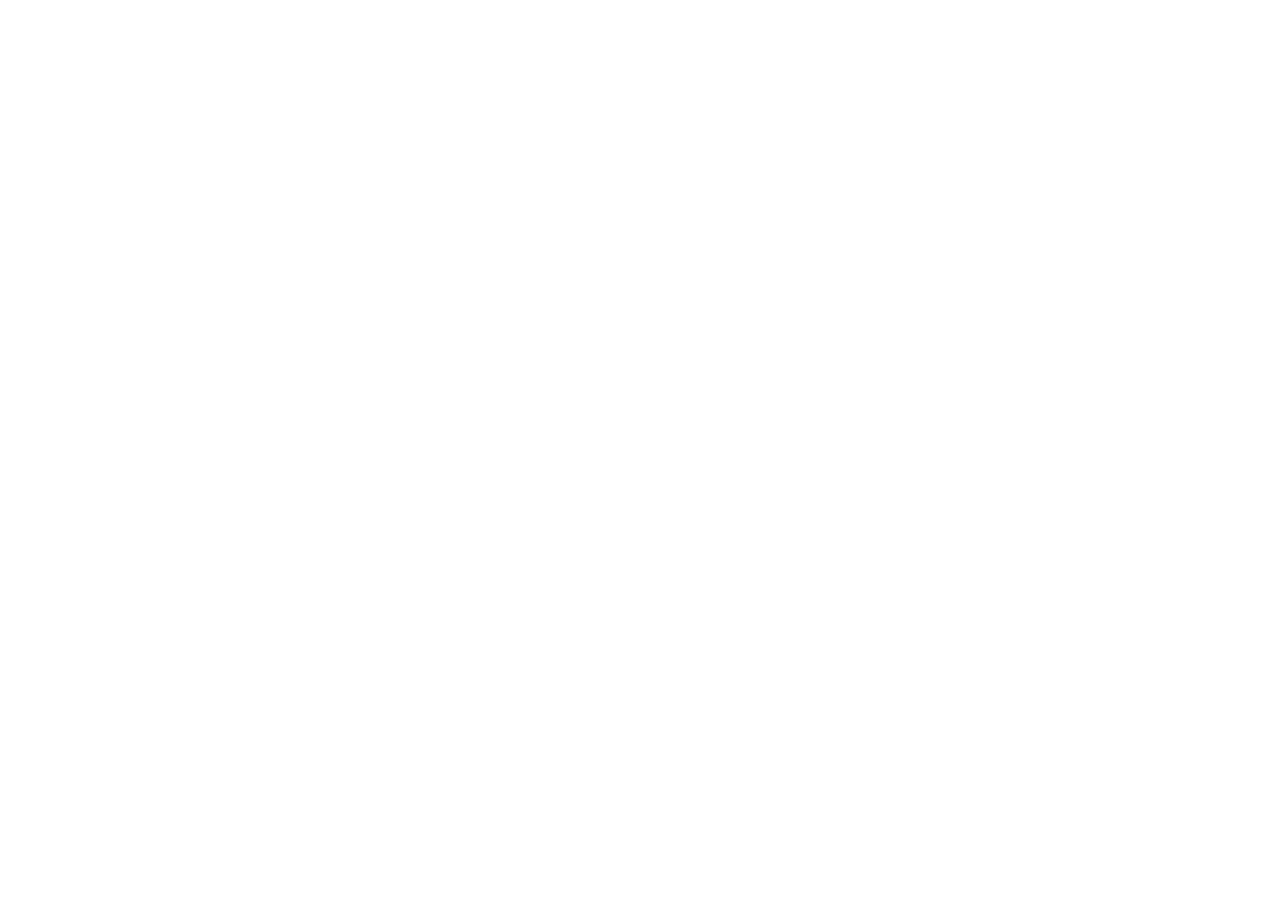
==== index.html @ eb6b6bd5 "init myproject" ====
<!DOCTYPE html>
<html lang="en">
<head>
    <meta charset="UTF-8">
    <meta name="viewport" content="width=device-width, initial-scale=1.0">
    <title>Document</title>
</head>
<body>
    
</body>
</html>
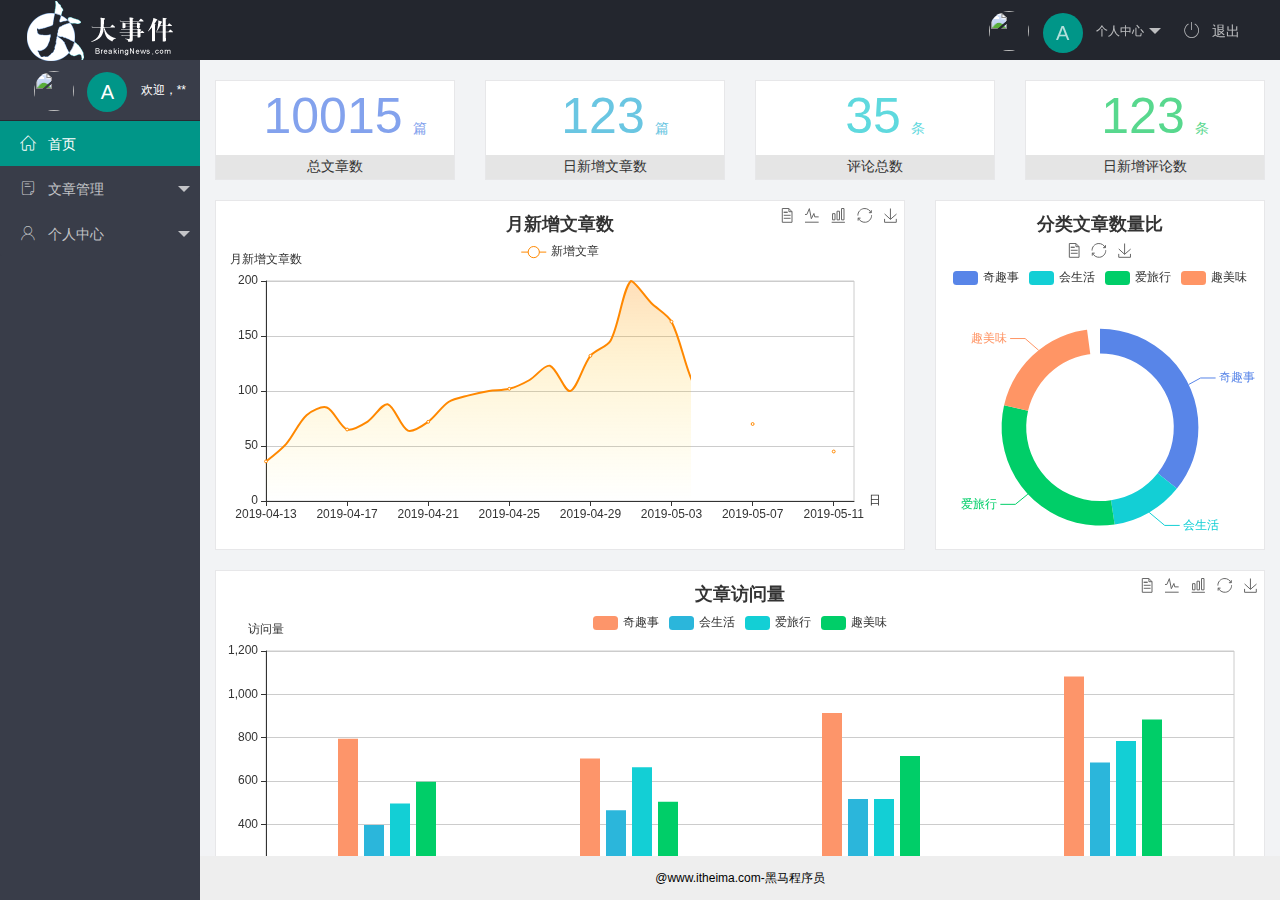
==== commit 6fbdbfa5: "完成了主页功能的开发" ====
--- a/index.html
+++ b/index.html
@@ -3,9 +3,95 @@
 <head>
     <meta charset="UTF-8">
     <meta name="viewport" content="width=device-width, initial-scale=1.0">
-    <title>Document</title>
+    <title>后台主页</title>
+    <link rel="stylesheet" href="./assets/lib/layui/css/layui.css">
+    <link rel="stylesheet" href="./assets/css/index.css">
+    <link rel="stylesheet" href="./assets/fonts/iconfont.css">
 </head>
 <body>
+    <div class="layui-layout layui-layout-admin">
+      <div class="layui-header">
+        <div class="layui-logo ">
+            <img src="./assets/images/logo.png" alt="">
+        </div>
+        
+        <ul class="layui-nav layui-layout-right">
+          <li class="layui-nav-item layui-hide layui-show-md-inline-block">
+            <a href="javascript:;" class = "userinfo">
+              <img src="//tva1.sinaimg.cn/crop.0.0.118.118.180/5db11ff4gw1e77d3nqrv8j203b03cweg.jpg" class="layui-nav-img">
+              <span class="text-avatar">A</span>
+              个人中心
+            </a>
+            <dl class="layui-nav-child">
+              <dd><a href="">基本资料</a></dd>
+              <dd><a href="">更换头像</a></dd>
+              <dd><a href="">重置密码</a></dd>
+            </dl>
+          </li>
+          <li class="layui-nav-item" id = 'exit' lay-header-event="menuRight" lay-unselect>
+            <a href="javascript:;">
+              <i class="layui-icon iconfont icon-tuichu"></i>
+              退出
+            </a>
+          </li>
+        </ul>
+      </div>
+      
+      <div class="layui-side layui-bg-black">
+        <div class="layui-side-scroll">
+            <div href="javascript:;" class = "userinfo">
+                <img src="//tva1.sinaimg.cn/crop.0.0.118.118.180/5db11ff4gw1e77d3nqrv8j203b03cweg.jpg" class="layui-nav-img">
+                <span class="text-avatar">A</span>
+                <span id ="welcome">欢迎，**</span>
+            </div>
+          <!-- 左侧导航区域（可配合layui已有的垂直导航） -->
+
+          <ul class="layui-nav layui-nav-tree "  lay-shrink="all" lay-filter="test">
+            <li class="layui-nav-item layui-this"><a href="./home/dashboard.html" target = "fm">
+                <i class="layui-icon iconfont icon-home"></i>
+                首页</a></li>
+            <!-- 展开的类 layui-nav-itemed -->
+            <li class="layui-nav-item "> 
+              <a class="" href="javascript:;">
+                <i class="layui-icon iconfont icon-16"></i>
+                  文章管理</a>
+              <dl class="layui-nav-child">
+                <dd><a href="javascript:;"><i class="layui-icon layui-icon-app"></i>  文章类别</a></dd>
+                <dd><a href="javascript:;"><i class="layui-icon layui-icon-app"></i>  文章列表</a></dd>
+                <dd><a href="javascript:;"><i class="layui-icon layui-icon-app"></i>  发表文章</a></dd>
+           
+              </dl>
+            </li>
+            <li class="layui-nav-item">
+              <a href="javascript:;">
+                <i class="layui-icon iconfont icon-user"></i>
+                  个人中心</a>
+              <dl class="layui-nav-child">
+                <dd><a href="javascript:;"><i class="layui-icon layui-icon-app"></i>基本资料</a></dd>
+                <dd><a href="javascript:;"><i class="layui-icon layui-icon-app"></i>更换头像</a></dd>
+                <dd><a href=""><i class="layui-icon layui-icon-app"></i>重置密码</a></dd>
+              </dl>
+            </li>
+           
+          
+        </div>
+      </div>
+      
+      <div class="layui-body">
+       <iframe src="./home/dashboard.html" name="fm" frameborder="0"></iframe>
+      </div>
+      
+      <div class="layui-footer">
+        <!-- 底部固定区域 -->
+        @www.itheima.com-黑马程序员
+      </div>
+    </div>
+   
+
+    <script src="./assets/lib/jquery.js"></script>
+    <script src="./assets/lib/layui/layui.all.js"></script>
+    <script src="./assets/js/baseAPI.js"></script>
+    <script src="./assets/js/index.js"></script>
     
 </body>
 </html>--- a/assets/lib/layui/css/layui.css
+++ b/assets/lib/layui/css/layui.css
@@ -0,0 +1,2 @@
+/** layui-v2.5.5 MIT License By https://www.layui.com */
+ .layui-inline,img{display:inline-block;vertical-align:middle}h1,h2,h3,h4,h5,h6{font-weight:400}.layui-edge,.layui-header,.layui-inline,.layui-main{position:relative}.layui-body,.layui-edge,.layui-elip{overflow:hidden}.layui-btn,.layui-edge,.layui-inline,img{vertical-align:middle}.layui-btn,.layui-disabled,.layui-icon,.layui-unselect{-moz-user-select:none;-webkit-user-select:none;-ms-user-select:none}.layui-elip,.layui-form-checkbox span,.layui-form-pane .layui-form-label{text-overflow:ellipsis;white-space:nowrap}.layui-breadcrumb,.layui-tree-btnGroup{visibility:hidden}blockquote,body,button,dd,div,dl,dt,form,h1,h2,h3,h4,h5,h6,input,li,ol,p,pre,td,textarea,th,ul{margin:0;padding:0;-webkit-tap-highlight-color:rgba(0,0,0,0)}a:active,a:hover{outline:0}img{border:none}li{list-style:none}table{border-collapse:collapse;border-spacing:0}h4,h5,h6{font-size:100%}button,input,optgroup,option,select,textarea{font-family:inherit;font-size:inherit;font-style:inherit;font-weight:inherit;outline:0}pre{white-space:pre-wrap;white-space:-moz-pre-wrap;white-space:-pre-wrap;white-space:-o-pre-wrap;word-wrap:break-word}body{line-height:24px;font:14px Helvetica Neue,Helvetica,PingFang SC,Tahoma,Arial,sans-serif}hr{height:1px;margin:10px 0;border:0;clear:both}a{color:#333;text-decoration:none}a:hover{color:#777}a cite{font-style:normal;*cursor:pointer}.layui-border-box,.layui-border-box *{box-sizing:border-box}.layui-box,.layui-box *{box-sizing:content-box}.layui-clear{clear:both;*zoom:1}.layui-clear:after{content:'\20';clear:both;*zoom:1;display:block;height:0}.layui-inline{*display:inline;*zoom:1}.layui-edge{display:inline-block;width:0;height:0;border-width:6px;border-style:dashed;border-color:transparent}.layui-edge-top{top:-4px;border-bottom-color:#999;border-bottom-style:solid}.layui-edge-right{border-left-color:#999;border-left-style:solid}.layui-edge-bottom{top:2px;border-top-color:#999;border-top-style:solid}.layui-edge-left{border-right-color:#999;border-right-style:solid}.layui-disabled,.layui-disabled:hover{color:#d2d2d2!important;cursor:not-allowed!important}.layui-circle{border-radius:100%}.layui-show{display:block!important}.layui-hide{display:none!important}@font-face{font-family:layui-icon;src:url(../font/iconfont.eot?v=250);src:url(../font/iconfont.eot?v=250#iefix) format('embedded-opentype'),url(../font/iconfont.woff2?v=250) format('woff2'),url(../font/iconfont.woff?v=250) format('woff'),url(../font/iconfont.ttf?v=250) format('truetype'),url(../font/iconfont.svg?v=250#layui-icon) format('svg')}.layui-icon{font-family:layui-icon!important;font-size:16px;font-style:normal;-webkit-font-smoothing:antialiased;-moz-osx-font-smoothing:grayscale}.layui-icon-reply-fill:before{content:"\e611"}.layui-icon-set-fill:before{content:"\e614"}.layui-icon-menu-fill:before{content:"\e60f"}.layui-icon-search:before{content:"\e615"}.layui-icon-share:before{content:"\e641"}.layui-icon-set-sm:before{content:"\e620"}.layui-icon-engine:before{content:"\e628"}.layui-icon-close:before{content:"\1006"}.layui-icon-close-fill:before{content:"\1007"}.layui-icon-chart-screen:before{content:"\e629"}.layui-icon-star:before{content:"\e600"}.layui-icon-circle-dot:before{content:"\e617"}.layui-icon-chat:before{content:"\e606"}.layui-icon-release:before{content:"\e609"}.layui-icon-list:before{content:"\e60a"}.layui-icon-chart:before{content:"\e62c"}.layui-icon-ok-circle:before{content:"\1005"}.layui-icon-layim-theme:before{content:"\e61b"}.layui-icon-table:before{content:"\e62d"}.layui-icon-right:before{content:"\e602"}.layui-icon-left:before{content:"\e603"}.layui-icon-cart-simple:before{content:"\e698"}.layui-icon-face-cry:before{content:"\e69c"}.layui-icon-face-smile:before{content:"\e6af"}.layui-icon-survey:before{content:"\e6b2"}.layui-icon-tree:before{content:"\e62e"}.layui-icon-upload-circle:before{content:"\e62f"}.layui-icon-add-circle:before{content:"\e61f"}.layui-icon-download-circle:before{content:"\e601"}.layui-icon-templeate-1:before{content:"\e630"}.layui-icon-util:before{content:"\e631"}.layui-icon-face-surprised:before{content:"\e664"}.layui-icon-edit:before{content:"\e642"}.layui-icon-speaker:before{content:"\e645"}.layui-icon-down:before{content:"\e61a"}.layui-icon-file:before{content:"\e621"}.layui-icon-layouts:before{content:"\e632"}.layui-icon-rate-half:before{content:"\e6c9"}.layui-icon-add-circle-fine:before{content:"\e608"}.layui-icon-prev-circle:before{content:"\e633"}.layui-icon-read:before{content:"\e705"}.layui-icon-404:before{content:"\e61c"}.layui-icon-carousel:before{content:"\e634"}.layui-icon-help:before{content:"\e607"}.layui-icon-code-circle:before{content:"\e635"}.layui-icon-water:before{content:"\e636"}.layui-icon-username:before{content:"\e66f"}.layui-icon-find-fill:before{content:"\e670"}.layui-icon-about:before{content:"\e60b"}.layui-icon-location:before{content:"\e715"}.layui-icon-up:before{content:"\e619"}.layui-icon-pause:before{content:"\e651"}.layui-icon-date:before{content:"\e637"}.layui-icon-layim-uploadfile:before{content:"\e61d"}.layui-icon-delete:before{content:"\e640"}.layui-icon-play:before{content:"\e652"}.layui-icon-top:before{content:"\e604"}.layui-icon-friends:before{content:"\e612"}.layui-icon-refresh-3:before{content:"\e9aa"}.layui-icon-ok:before{content:"\e605"}.layui-icon-layer:before{content:"\e638"}.layui-icon-face-smile-fine:before{content:"\e60c"}.layui-icon-dollar:before{content:"\e659"}.layui-icon-group:before{content:"\e613"}.layui-icon-layim-download:before{content:"\e61e"}.layui-icon-picture-fine:before{content:"\e60d"}.layui-icon-link:before{content:"\e64c"}.layui-icon-diamond:before{content:"\e735"}.layui-icon-log:before{content:"\e60e"}.layui-icon-rate-solid:before{content:"\e67a"}.layui-icon-fonts-del:before{content:"\e64f"}.layui-icon-unlink:before{content:"\e64d"}.layui-icon-fonts-clear:before{content:"\e639"}.layui-icon-triangle-r:before{content:"\e623"}.layui-icon-circle:before{content:"\e63f"}.layui-icon-radio:before{content:"\e643"}.layui-icon-align-center:before{content:"\e647"}.layui-icon-align-right:before{content:"\e648"}.layui-icon-align-left:before{content:"\e649"}.layui-icon-loading-1:before{content:"\e63e"}.layui-icon-return:before{content:"\e65c"}.layui-icon-fonts-strong:before{content:"\e62b"}.layui-icon-upload:before{content:"\e67c"}.layui-icon-dialogue:before{content:"\e63a"}.layui-icon-video:before{content:"\e6ed"}.layui-icon-headset:before{content:"\e6fc"}.layui-icon-cellphone-fine:before{content:"\e63b"}.layui-icon-add-1:before{content:"\e654"}.layui-icon-face-smile-b:before{content:"\e650"}.layui-icon-fonts-html:before{content:"\e64b"}.layui-icon-form:before{content:"\e63c"}.layui-icon-cart:before{content:"\e657"}.layui-icon-camera-fill:before{content:"\e65d"}.layui-icon-tabs:before{content:"\e62a"}.layui-icon-fonts-code:before{content:"\e64e"}.layui-icon-fire:before{content:"\e756"}.layui-icon-set:before{content:"\e716"}.layui-icon-fonts-u:before{content:"\e646"}.layui-icon-triangle-d:before{content:"\e625"}.layui-icon-tips:before{content:"\e702"}.layui-icon-picture:before{content:"\e64a"}.layui-icon-more-vertical:before{content:"\e671"}.layui-icon-flag:before{content:"\e66c"}.layui-icon-loading:before{content:"\e63d"}.layui-icon-fonts-i:before{content:"\e644"}.layui-icon-refresh-1:before{content:"\e666"}.layui-icon-rmb:before{content:"\e65e"}.layui-icon-home:before{content:"\e68e"}.layui-icon-user:before{content:"\e770"}.layui-icon-notice:before{content:"\e667"}.layui-icon-login-weibo:before{content:"\e675"}.layui-icon-voice:before{content:"\e688"}.layui-icon-upload-drag:before{content:"\e681"}.layui-icon-login-qq:before{content:"\e676"}.layui-icon-snowflake:before{content:"\e6b1"}.layui-icon-file-b:before{content:"\e655"}.layui-icon-template:before{content:"\e663"}.layui-icon-auz:before{content:"\e672"}.layui-icon-console:before{content:"\e665"}.layui-icon-app:before{content:"\e653"}.layui-icon-prev:before{content:"\e65a"}.layui-icon-website:before{content:"\e7ae"}.layui-icon-next:before{content:"\e65b"}.layui-icon-component:before{content:"\e857"}.layui-icon-more:before{content:"\e65f"}.layui-icon-login-wechat:before{content:"\e677"}.layui-icon-shrink-right:before{content:"\e668"}.layui-icon-spread-left:before{content:"\e66b"}.layui-icon-camera:before{content:"\e660"}.layui-icon-note:before{content:"\e66e"}.layui-icon-refresh:before{content:"\e669"}.layui-icon-female:before{content:"\e661"}.layui-icon-male:before{content:"\e662"}.layui-icon-password:before{content:"\e673"}.layui-icon-senior:before{content:"\e674"}.layui-icon-theme:before{content:"\e66a"}.layui-icon-tread:before{content:"\e6c5"}.layui-icon-praise:before{content:"\e6c6"}.layui-icon-star-fill:before{content:"\e658"}.layui-icon-rate:before{content:"\e67b"}.layui-icon-template-1:before{content:"\e656"}.layui-icon-vercode:before{content:"\e679"}.layui-icon-cellphone:before{content:"\e678"}.layui-icon-screen-full:before{content:"\e622"}.layui-icon-screen-restore:before{content:"\e758"}.layui-icon-cols:before{content:"\e610"}.layui-icon-export:before{content:"\e67d"}.layui-icon-print:before{content:"\e66d"}.layui-icon-slider:before{content:"\e714"}.layui-icon-addition:before{content:"\e624"}.layui-icon-subtraction:before{content:"\e67e"}.layui-icon-service:before{content:"\e626"}.layui-icon-transfer:before{content:"\e691"}.layui-main{width:1140px;margin:0 auto}.layui-header{z-index:1000;height:60px}.layui-header a:hover{transition:all .5s;-webkit-transition:all .5s}.layui-side{position:fixed;left:0;top:0;bottom:0;z-index:999;width:200px;overflow-x:hidden}.layui-side-scroll{position:relative;width:220px;height:100%;overflow-x:hidden}.layui-body{position:absolute;left:200px;right:0;top:0;bottom:0;z-index:998;width:auto;overflow-y:auto;box-sizing:border-box}.layui-layout-body{overflow:hidden}.layui-layout-admin .layui-header{background-color:#23262E}.layui-layout-admin .layui-side{top:60px;width:200px;overflow-x:hidden}.layui-layout-admin .layui-body{position:fixed;top:60px;bottom:44px}.layui-layout-admin .layui-main{width:auto;margin:0 15px}.layui-layout-admin .layui-footer{position:fixed;left:200px;right:0;bottom:0;height:44px;line-height:44px;padding:0 15px;background-color:#eee}.layui-layout-admin .layui-logo{position:absolute;left:0;top:0;width:200px;height:100%;line-height:60px;text-align:center;color:#009688;font-size:16px}.layui-layout-admin .layui-header .layui-nav{background:0 0}.layui-layout-left{position:absolute!important;left:200px;top:0}.layui-layout-right{position:absolute!important;right:0;top:0}.layui-container{position:relative;margin:0 auto;padding:0 15px;box-sizing:border-box}.layui-fluid{position:relative;margin:0 auto;padding:0 15px}.layui-row:after,.layui-row:before{content:'';display:block;clear:both}.layui-col-lg1,.layui-col-lg10,.layui-col-lg11,.layui-col-lg12,.layui-col-lg2,.layui-col-lg3,.layui-col-lg4,.layui-col-lg5,.layui-col-lg6,.layui-col-lg7,.layui-col-lg8,.layui-col-lg9,.layui-col-md1,.layui-col-md10,.layui-col-md11,.layui-col-md12,.layui-col-md2,.layui-col-md3,.layui-col-md4,.layui-col-md5,.layui-col-md6,.layui-col-md7,.layui-col-md8,.layui-col-md9,.layui-col-sm1,.layui-col-sm10,.layui-col-sm11,.layui-col-sm12,.layui-col-sm2,.layui-col-sm3,.layui-col-sm4,.layui-col-sm5,.layui-col-sm6,.layui-col-sm7,.layui-col-sm8,.layui-col-sm9,.layui-col-xs1,.layui-col-xs10,.layui-col-xs11,.layui-col-xs12,.layui-col-xs2,.layui-col-xs3,.layui-col-xs4,.layui-col-xs5,.layui-col-xs6,.layui-col-xs7,.layui-col-xs8,.layui-col-xs9{position:relative;display:block;box-sizing:border-box}.layui-col-xs1,.layui-col-xs10,.layui-col-xs11,.layui-col-xs12,.layui-col-xs2,.layui-col-xs3,.layui-col-xs4,.layui-col-xs5,.layui-col-xs6,.layui-col-xs7,.layui-col-xs8,.layui-col-xs9{float:left}.layui-col-xs1{width:8.33333333%}.layui-col-xs2{width:16.66666667%}.layui-col-xs3{width:25%}.layui-col-xs4{width:33.33333333%}.layui-col-xs5{width:41.66666667%}.layui-col-xs6{width:50%}.layui-col-xs7{width:58.33333333%}.layui-col-xs8{width:66.66666667%}.layui-col-xs9{width:75%}.layui-col-xs10{width:83.33333333%}.layui-col-xs11{width:91.66666667%}.layui-col-xs12{width:100%}.layui-col-xs-offset1{margin-left:8.33333333%}.layui-col-xs-offset2{margin-left:16.66666667%}.layui-col-xs-offset3{margin-left:25%}.layui-col-xs-offset4{margin-left:33.33333333%}.layui-col-xs-offset5{margin-left:41.66666667%}.layui-col-xs-offset6{margin-left:50%}.layui-col-xs-offset7{margin-left:58.33333333%}.layui-col-xs-offset8{margin-left:66.66666667%}.layui-col-xs-offset9{margin-left:75%}.layui-col-xs-offset10{margin-left:83.33333333%}.layui-col-xs-offset11{margin-left:91.66666667%}.layui-col-xs-offset12{margin-left:100%}@media screen and (max-width:768px){.layui-hide-xs{display:none!important}.layui-show-xs-block{display:block!important}.layui-show-xs-inline{display:inline!important}.layui-show-xs-inline-block{display:inline-block!important}}@media screen and (min-width:768px){.layui-container{width:750px}.layui-hide-sm{display:none!important}.layui-show-sm-block{display:block!important}.layui-show-sm-inline{display:inline!important}.layui-show-sm-inline-block{display:inline-block!important}.layui-col-sm1,.layui-col-sm10,.layui-col-sm11,.layui-col-sm12,.layui-col-sm2,.layui-col-sm3,.layui-col-sm4,.layui-col-sm5,.layui-col-sm6,.layui-col-sm7,.layui-col-sm8,.layui-col-sm9{float:left}.layui-col-sm1{width:8.33333333%}.layui-col-sm2{width:16.66666667%}.layui-col-sm3{width:25%}.layui-col-sm4{width:33.33333333%}.layui-col-sm5{width:41.66666667%}.layui-col-sm6{width:50%}.layui-col-sm7{width:58.33333333%}.layui-col-sm8{width:66.66666667%}.layui-col-sm9{width:75%}.layui-col-sm10{width:83.33333333%}.layui-col-sm11{width:91.66666667%}.layui-col-sm12{width:100%}.layui-col-sm-offset1{margin-left:8.33333333%}.layui-col-sm-offset2{margin-left:16.66666667%}.layui-col-sm-offset3{margin-left:25%}.layui-col-sm-offset4{margin-left:33.33333333%}.layui-col-sm-offset5{margin-left:41.66666667%}.layui-col-sm-offset6{margin-left:50%}.layui-col-sm-offset7{margin-left:58.33333333%}.layui-col-sm-offset8{margin-left:66.66666667%}.layui-col-sm-offset9{margin-left:75%}.layui-col-sm-offset10{margin-left:83.33333333%}.layui-col-sm-offset11{margin-left:91.66666667%}.layui-col-sm-offset12{margin-left:100%}}@media screen and (min-width:992px){.layui-container{width:970px}.layui-hide-md{display:none!important}.layui-show-md-block{display:block!important}.layui-show-md-inline{display:inline!important}.layui-show-md-inline-block{display:inline-block!important}.layui-col-md1,.layui-col-md10,.layui-col-md11,.layui-col-md12,.layui-col-md2,.layui-col-md3,.layui-col-md4,.layui-col-md5,.layui-col-md6,.layui-col-md7,.layui-col-md8,.layui-col-md9{float:left}.layui-col-md1{width:8.33333333%}.layui-col-md2{width:16.66666667%}.layui-col-md3{width:25%}.layui-col-md4{width:33.33333333%}.layui-col-md5{width:41.66666667%}.layui-col-md6{width:50%}.layui-col-md7{width:58.33333333%}.layui-col-md8{width:66.66666667%}.layui-col-md9{width:75%}.layui-col-md10{width:83.33333333%}.layui-col-md11{width:91.66666667%}.layui-col-md12{width:100%}.layui-col-md-offset1{margin-left:8.33333333%}.layui-col-md-offset2{margin-left:16.66666667%}.layui-col-md-offset3{margin-left:25%}.layui-col-md-offset4{margin-left:33.33333333%}.layui-col-md-offset5{margin-left:41.66666667%}.layui-col-md-offset6{margin-left:50%}.layui-col-md-offset7{margin-left:58.33333333%}.layui-col-md-offset8{margin-left:66.66666667%}.layui-col-md-offset9{margin-left:75%}.layui-col-md-offset10{margin-left:83.33333333%}.layui-col-md-offset11{margin-left:91.66666667%}.layui-col-md-offset12{margin-left:100%}}@media screen and (min-width:1200px){.layui-container{width:1170px}.layui-hide-lg{display:none!important}.layui-show-lg-block{display:block!important}.layui-show-lg-inline{display:inline!important}.layui-show-lg-inline-block{display:inline-block!important}.layui-col-lg1,.layui-col-lg10,.layui-col-lg11,.layui-col-lg12,.layui-col-lg2,.layui-col-lg3,.layui-col-lg4,.layui-col-lg5,.layui-col-lg6,.layui-col-lg7,.layui-col-lg8,.layui-col-lg9{float:left}.layui-col-lg1{width:8.33333333%}.layui-col-lg2{width:16.66666667%}.layui-col-lg3{width:25%}.layui-col-lg4{width:33.33333333%}.layui-col-lg5{width:41.66666667%}.layui-col-lg6{width:50%}.layui-col-lg7{width:58.33333333%}.layui-col-lg8{width:66.66666667%}.layui-col-lg9{width:75%}.layui-col-lg10{width:83.33333333%}.layui-col-lg11{width:91.66666667%}.layui-col-lg12{width:100%}.layui-col-lg-offset1{margin-left:8.33333333%}.layui-col-lg-offset2{margin-left:16.66666667%}.layui-col-lg-offset3{margin-left:25%}.layui-col-lg-offset4{margin-left:33.33333333%}.layui-col-lg-offset5{margin-left:41.66666667%}.layui-col-lg-offset6{margin-left:50%}.layui-col-lg-offset7{margin-left:58.33333333%}.layui-col-lg-offset8{margin-left:66.66666667%}.layui-col-lg-offset9{margin-left:75%}.layui-col-lg-offset10{margin-left:83.33333333%}.layui-col-lg-offset11{margin-left:91.66666667%}.layui-col-lg-offset12{margin-left:100%}}.layui-col-space1{margin:-.5px}.layui-col-space1>*{padding:.5px}.layui-col-space3{margin:-1.5px}.layui-col-space3>*{padding:1.5px}.layui-col-space5{margin:-2.5px}.layui-col-space5>*{padding:2.5px}.layui-col-space8{margin:-3.5px}.layui-col-space8>*{padding:3.5px}.layui-col-space10{margin:-5px}.layui-col-space10>*{padding:5px}.layui-col-space12{margin:-6px}.layui-col-space12>*{padding:6px}.layui-col-space15{margin:-7.5px}.layui-col-space15>*{padding:7.5px}.layui-col-space18{margin:-9px}.layui-col-space18>*{padding:9px}.layui-col-space20{margin:-10px}.layui-col-space20>*{padding:10px}.layui-col-space22{margin:-11px}.layui-col-space22>*{padding:11px}.layui-col-space25{margin:-12.5px}.layui-col-space25>*{padding:12.5px}.layui-col-space30{margin:-15px}.layui-col-space30>*{padding:15px}.layui-btn,.layui-input,.layui-select,.layui-textarea,.layui-upload-button{outline:0;-webkit-appearance:none;transition:all .3s;-webkit-transition:all .3s;box-sizing:border-box}.layui-elem-quote{margin-bottom:10px;padding:15px;line-height:22px;border-left:5px solid #009688;border-radius:0 2px 2px 0;background-color:#f2f2f2}.layui-quote-nm{border-style:solid;border-width:1px 1px 1px 5px;background:0 0}.layui-elem-field{margin-bottom:10px;padding:0;border-width:1px;border-style:solid}.layui-elem-field legend{margin-left:20px;padding:0 10px;font-size:20px;font-weight:300}.layui-field-title{margin:10px 0 20px;border-width:1px 0 0}.layui-field-box{padding:10px 15px}.layui-field-title .layui-field-box{padding:10px 0}.layui-progress{position:relative;height:6px;border-radius:20px;background-color:#e2e2e2}.layui-progress-bar{position:absolute;left:0;top:0;width:0;max-width:100%;height:6px;border-radius:20px;text-align:right;background-color:#5FB878;transition:all .3s;-webkit-transition:all .3s}.layui-progress-big,.layui-progress-big .layui-progress-bar{height:18px;line-height:18px}.layui-progress-text{position:relative;top:-20px;line-height:18px;font-size:12px;color:#666}.layui-progress-big .layui-progress-text{position:static;padding:0 10px;color:#fff}.layui-collapse{border-width:1px;border-style:solid;border-radius:2px}.layui-colla-content,.layui-colla-item{border-top-width:1px;border-top-style:solid}.layui-colla-item:first-child{border-top:none}.layui-colla-title{position:relative;height:42px;line-height:42px;padding:0 15px 0 35px;color:#333;background-color:#f2f2f2;cursor:pointer;font-size:14px;overflow:hidden}.layui-colla-content{display:none;padding:10px 15px;line-height:22px;color:#666}.layui-colla-icon{position:absolute;left:15px;top:0;font-size:14px}.layui-card{margin-bottom:15px;border-radius:2px;background-color:#fff;box-shadow:0 1px 2px 0 rgba(0,0,0,.05)}.layui-card:last-child{margin-bottom:0}.layui-card-header{position:relative;height:42px;line-height:42px;padding:0 15px;border-bottom:1px solid #f6f6f6;color:#333;border-radius:2px 2px 0 0;font-size:14px}.layui-bg-black,.layui-bg-blue,.layui-bg-cyan,.layui-bg-green,.layui-bg-orange,.layui-bg-red{color:#fff!important}.layui-card-body{position:relative;padding:10px 15px;line-height:24px}.layui-card-body[pad15]{padding:15px}.layui-card-body[pad20]{padding:20px}.layui-card-body .layui-table{margin:5px 0}.layui-card .layui-tab{margin:0}.layui-panel-window{position:relative;padding:15px;border-radius:0;border-top:5px solid #E6E6E6;background-color:#fff}.layui-auxiliar-moving{position:fixed;left:0;right:0;top:0;bottom:0;width:100%;height:100%;background:0 0;z-index:9999999999}.layui-form-label,.layui-form-mid,.layui-form-select,.layui-input-block,.layui-input-inline,.layui-textarea{position:relative}.layui-bg-red{background-color:#FF5722!important}.layui-bg-orange{background-color:#FFB800!important}.layui-bg-green{background-color:#009688!important}.layui-bg-cyan{background-color:#2F4056!important}.layui-bg-blue{background-color:#1E9FFF!important}.layui-bg-black{background-color:#393D49!important}.layui-bg-gray{background-color:#eee!important;color:#666!important}.layui-badge-rim,.layui-colla-content,.layui-colla-item,.layui-collapse,.layui-elem-field,.layui-form-pane .layui-form-item[pane],.layui-form-pane .layui-form-label,.layui-input,.layui-layedit,.layui-layedit-tool,.layui-quote-nm,.layui-select,.layui-tab-bar,.layui-tab-card,.layui-tab-title,.layui-tab-title .layui-this:after,.layui-textarea{border-color:#e6e6e6}.layui-timeline-item:before,hr{background-color:#e6e6e6}.layui-text{line-height:22px;font-size:14px;color:#666}.layui-text h1,.layui-text h2,.layui-text h3{font-weight:500;color:#333}.layui-text h1{font-size:30px}.layui-text h2{font-size:24px}.layui-text h3{font-size:18px}.layui-text a:not(.layui-btn){color:#01AAED}.layui-text a:not(.layui-btn):hover{text-decoration:underline}.layui-text ul{padding:5px 0 5px 15px}.layui-text ul li{margin-top:5px;list-style-type:disc}.layui-text em,.layui-word-aux{color:#999!important;padding:0 5px!important}.layui-btn{display:inline-block;height:38px;line-height:38px;padding:0 18px;background-color:#009688;color:#fff;white-space:nowrap;text-align:center;font-size:14px;border:none;border-radius:2px;cursor:pointer}.layui-btn:hover{opacity:.8;filter:alpha(opacity=80);color:#fff}.layui-btn:active{opacity:1;filter:alpha(opacity=100)}.layui-btn+.layui-btn{margin-left:10px}.layui-btn-container{font-size:0}.layui-btn-container .layui-btn{margin-right:10px;margin-bottom:10px}.layui-btn-container .layui-btn+.layui-btn{margin-left:0}.layui-table .layui-btn-container .layui-btn{margin-bottom:9px}.layui-btn-radius{border-radius:100px}.layui-btn .layui-icon{margin-right:3px;font-size:18px;vertical-align:bottom;vertical-align:middle\9}.layui-btn-primary{border:1px solid #C9C9C9;background-color:#fff;color:#555}.layui-btn-primary:hover{border-color:#009688;color:#333}.layui-btn-normal{background-color:#1E9FFF}.layui-btn-warm{background-color:#FFB800}.layui-btn-danger{background-color:#FF5722}.layui-btn-checked{background-color:#5FB878}.layui-btn-disabled,.layui-btn-disabled:active,.layui-btn-disabled:hover{border:1px solid #e6e6e6;background-color:#FBFBFB;color:#C9C9C9;cursor:not-allowed;opacity:1}.layui-btn-lg{height:44px;line-height:44px;padding:0 25px;font-size:16px}.layui-btn-sm{height:30px;line-height:30px;padding:0 10px;font-size:12px}.layui-btn-sm i{font-size:16px!important}.layui-btn-xs{height:22px;line-height:22px;padding:0 5px;font-size:12px}.layui-btn-xs i{font-size:14px!important}.layui-btn-group{display:inline-block;vertical-align:middle;font-size:0}.layui-btn-group .layui-btn{margin-left:0!important;margin-right:0!important;border-left:1px solid rgba(255,255,255,.5);border-radius:0}.layui-btn-group .layui-btn-primary{border-left:none}.layui-btn-group .layui-btn-primary:hover{border-color:#C9C9C9;color:#009688}.layui-btn-group .layui-btn:first-child{border-left:none;border-radius:2px 0 0 2px}.layui-btn-group .layui-btn-primary:first-child{border-left:1px solid #c9c9c9}.layui-btn-group .layui-btn:last-child{border-radius:0 2px 2px 0}.layui-btn-group .layui-btn+.layui-btn{margin-left:0}.layui-btn-group+.layui-btn-group{margin-left:10px}.layui-btn-fluid{width:100%}.layui-input,.layui-select,.layui-textarea{height:38px;line-height:1.3;line-height:38px\9;border-width:1px;border-style:solid;background-color:#fff;border-radius:2px}.layui-input::-webkit-input-placeholder,.layui-select::-webkit-input-placeholder,.layui-textarea::-webkit-input-placeholder{line-height:1.3}.layui-input,.layui-textarea{display:block;width:100%;padding-left:10px}.layui-input:hover,.layui-textarea:hover{border-color:#D2D2D2!important}.layui-input:focus,.layui-textarea:focus{border-color:#C9C9C9!important}.layui-textarea{min-height:100px;height:auto;line-height:20px;padding:6px 10px;resize:vertical}.layui-select{padding:0 10px}.layui-form input[type=checkbox],.layui-form input[type=radio],.layui-form select{display:none}.layui-form [lay-ignore]{display:initial}.layui-form-item{margin-bottom:15px;clear:both;*zoom:1}.layui-form-item:after{content:'\20';clear:both;*zoom:1;display:block;height:0}.layui-form-label{float:left;display:block;padding:9px 15px;width:80px;font-weight:400;line-height:20px;text-align:right}.layui-form-label-col{display:block;float:none;padding:9px 0;line-height:20px;text-align:left}.layui-form-item .layui-inline{margin-bottom:5px;margin-right:10px}.layui-input-block{margin-left:110px;min-height:36px}.layui-input-inline{display:inline-block;vertical-align:middle}.layui-form-item .layui-input-inline{float:left;width:190px;margin-right:10px}.layui-form-text .layui-input-inline{width:auto}.layui-form-mid{float:left;display:block;padding:9px 0!important;line-height:20px;margin-right:10px}.layui-form-danger+.layui-form-select .layui-input,.layui-form-danger:focus{border-color:#FF5722!important}.layui-form-select .layui-input{padding-right:30px;cursor:pointer}.layui-form-select .layui-edge{position:absolute;right:10px;top:50%;margin-top:-3px;cursor:pointer;border-width:6px;border-top-color:#c2c2c2;border-top-style:solid;transition:all .3s;-webkit-transition:all .3s}.layui-form-select dl{display:none;position:absolute;left:0;top:42px;padding:5px 0;z-index:899;min-width:100%;border:1px solid #d2d2d2;max-height:300px;overflow-y:auto;background-color:#fff;border-radius:2px;box-shadow:0 2px 4px rgba(0,0,0,.12);box-sizing:border-box}.layui-form-select dl dd,.layui-form-select dl dt{padding:0 10px;line-height:36px;white-space:nowrap;overflow:hidden;text-overflow:ellipsis}.layui-form-select dl dt{font-size:12px;color:#999}.layui-form-select dl dd{cursor:pointer}.layui-form-select dl dd:hover{background-color:#f2f2f2;-webkit-transition:.5s all;transition:.5s all}.layui-form-select .layui-select-group dd{padding-left:20px}.layui-form-select dl dd.layui-select-tips{padding-left:10px!important;color:#999}.layui-form-select dl dd.layui-this{background-color:#5FB878;color:#fff}.layui-form-checkbox,.layui-form-select dl dd.layui-disabled{background-color:#fff}.layui-form-selected dl{display:block}.layui-form-checkbox,.layui-form-checkbox *,.layui-form-switch{display:inline-block;vertical-align:middle}.layui-form-selected .layui-edge{margin-top:-9px;-webkit-transform:rotate(180deg);transform:rotate(180deg);margin-top:-3px\9}:root .layui-form-selected .layui-edge{margin-top:-9px\0/IE9}.layui-form-selectup dl{top:auto;bottom:42px}.layui-select-none{margin:5px 0;text-align:center;color:#999}.layui-select-disabled .layui-disabled{border-color:#eee!important}.layui-select-disabled .layui-edge{border-top-color:#d2d2d2}.layui-form-checkbox{position:relative;height:30px;line-height:30px;margin-right:10px;padding-right:30px;cursor:pointer;font-size:0;-webkit-transition:.1s linear;transition:.1s linear;box-sizing:border-box}.layui-form-checkbox span{padding:0 10px;height:100%;font-size:14px;border-radius:2px 0 0 2px;background-color:#d2d2d2;color:#fff;overflow:hidden}.layui-form-checkbox:hover span{background-color:#c2c2c2}.layui-form-checkbox i{position:absolute;right:0;top:0;width:30px;height:28px;border:1px solid #d2d2d2;border-left:none;border-radius:0 2px 2px 0;color:#fff;font-size:20px;text-align:center}.layui-form-checkbox:hover i{border-color:#c2c2c2;color:#c2c2c2}.layui-form-checked,.layui-form-checked:hover{border-color:#5FB878}.layui-form-checked span,.layui-form-checked:hover span{background-color:#5FB878}.layui-form-checked i,.layui-form-checked:hover i{color:#5FB878}.layui-form-item .layui-form-checkbox{margin-top:4px}.layui-form-checkbox[lay-skin=primary]{height:auto!important;line-height:normal!important;min-width:18px;min-height:18px;border:none!important;margin-right:0;padding-left:28px;padding-right:0;background:0 0}.layui-form-checkbox[lay-skin=primary] span{padding-left:0;padding-right:15px;line-height:18px;background:0 0;color:#666}.layui-form-checkbox[lay-skin=primary] i{right:auto;left:0;width:16px;height:16px;line-height:16px;border:1px solid #d2d2d2;font-size:12px;border-radius:2px;background-color:#fff;-webkit-transition:.1s linear;transition:.1s linear}.layui-form-checkbox[lay-skin=primary]:hover i{border-color:#5FB878;color:#fff}.layui-form-checked[lay-skin=primary] i{border-color:#5FB878!important;background-color:#5FB878;color:#fff}.layui-checkbox-disbaled[lay-skin=primary] span{background:0 0!important;color:#c2c2c2}.layui-checkbox-disbaled[lay-skin=primary]:hover i{border-color:#d2d2d2}.layui-form-item .layui-form-checkbox[lay-skin=primary]{margin-top:10px}.layui-form-switch{position:relative;height:22px;line-height:22px;min-width:35px;padding:0 5px;margin-top:8px;border:1px solid #d2d2d2;border-radius:20px;cursor:pointer;background-color:#fff;-webkit-transition:.1s linear;transition:.1s linear}.layui-form-switch i{position:absolute;left:5px;top:3px;width:16px;height:16px;border-radius:20px;background-color:#d2d2d2;-webkit-transition:.1s linear;transition:.1s linear}.layui-form-switch em{position:relative;top:0;width:25px;margin-left:21px;padding:0!important;text-align:center!important;color:#999!important;font-style:normal!important;font-size:12px}.layui-form-onswitch{border-color:#5FB878;background-color:#5FB878}.layui-checkbox-disbaled,.layui-checkbox-disbaled i{border-color:#e2e2e2!important}.layui-form-onswitch i{left:100%;margin-left:-21px;background-color:#fff}.layui-form-onswitch em{margin-left:5px;margin-right:21px;color:#fff!important}.layui-checkbox-disbaled span{background-color:#e2e2e2!important}.layui-checkbox-disbaled:hover i{color:#fff!important}[lay-radio]{display:none}.layui-form-radio,.layui-form-radio *{display:inline-block;vertical-align:middle}.layui-form-radio{line-height:28px;margin:6px 10px 0 0;padding-right:10px;cursor:pointer;font-size:0}.layui-form-radio *{font-size:14px}.layui-form-radio>i{margin-right:8px;font-size:22px;color:#c2c2c2}.layui-form-radio>i:hover,.layui-form-radioed>i{color:#5FB878}.layui-radio-disbaled>i{color:#e2e2e2!important}.layui-form-pane .layui-form-label{width:110px;padding:8px 15px;height:38px;line-height:20px;border-width:1px;border-style:solid;border-radius:2px 0 0 2px;text-align:center;background-color:#FBFBFB;overflow:hidden;box-sizing:border-box}.layui-form-pane .layui-input-inline{margin-left:-1px}.layui-form-pane .layui-input-block{margin-left:110px;left:-1px}.layui-form-pane .layui-input{border-radius:0 2px 2px 0}.layui-form-pane .layui-form-text .layui-form-label{float:none;width:100%;border-radius:2px;box-sizing:border-box;text-align:left}.layui-form-pane .layui-form-text .layui-input-inline{display:block;margin:0;top:-1px;clear:both}.layui-form-pane .layui-form-text .layui-input-block{margin:0;left:0;top:-1px}.layui-form-pane .layui-form-text .layui-textarea{min-height:100px;border-radius:0 0 2px 2px}.layui-form-pane .layui-form-checkbox{margin:4px 0 4px 10px}.layui-form-pane .layui-form-radio,.layui-form-pane .layui-form-switch{margin-top:6px;margin-left:10px}.layui-form-pane .layui-form-item[pane]{position:relative;border-width:1px;border-style:solid}.layui-form-pane .layui-form-item[pane] .layui-form-label{position:absolute;left:0;top:0;height:100%;border-width:0 1px 0 0}.layui-form-pane .layui-form-item[pane] .layui-input-inline{margin-left:110px}@media screen and (max-width:450px){.layui-form-item .layui-form-label{text-overflow:ellipsis;overflow:hidden;white-space:nowrap}.layui-form-item .layui-inline{display:block;margin-right:0;margin-bottom:20px;clear:both}.layui-form-item .layui-inline:after{content:'\20';clear:both;display:block;height:0}.layui-form-item .layui-input-inline{display:block;float:none;left:-3px;width:auto;margin:0 0 10px 112px}.layui-form-item .layui-input-inline+.layui-form-mid{margin-left:110px;top:-5px;padding:0}.layui-form-item .layui-form-checkbox{margin-right:5px;margin-bottom:5px}}.layui-layedit{border-width:1px;border-style:solid;border-radius:2px}.layui-layedit-tool{padding:3px 5px;border-bottom-width:1px;border-bottom-style:solid;font-size:0}.layedit-tool-fixed{position:fixed;top:0;border-top:1px solid #e2e2e2}.layui-layedit-tool .layedit-tool-mid,.layui-layedit-tool .layui-icon{display:inline-block;vertical-align:middle;text-align:center;font-size:14px}.layui-layedit-tool .layui-icon{position:relative;width:32px;height:30px;line-height:30px;margin:3px 5px;color:#777;cursor:pointer;border-radius:2px}.layui-layedit-tool .layui-icon:hover{color:#393D49}.layui-layedit-tool .layui-icon:active{color:#000}.layui-layedit-tool .layedit-tool-active{background-color:#e2e2e2;color:#000}.layui-layedit-tool .layui-disabled,.layui-layedit-tool .layui-disabled:hover{color:#d2d2d2;cursor:not-allowed}.layui-layedit-tool .layedit-tool-mid{width:1px;height:18px;margin:0 10px;background-color:#d2d2d2}.layedit-tool-html{width:50px!important;font-size:30px!important}.layedit-tool-b,.layedit-tool-code,.layedit-tool-help{font-size:16px!important}.layedit-tool-d,.layedit-tool-face,.layedit-tool-image,.layedit-tool-unlink{font-size:18px!important}.layedit-tool-image input{position:absolute;font-size:0;left:0;top:0;width:100%;height:100%;opacity:.01;filter:Alpha(opacity=1);cursor:pointer}.layui-layedit-iframe iframe{display:block;width:100%}#LAY_layedit_code{overflow:hidden}.layui-laypage{display:inline-block;*display:inline;*zoom:1;vertical-align:middle;margin:10px 0;font-size:0}.layui-laypage>a:first-child,.layui-laypage>a:first-child em{border-radius:2px 0 0 2px}.layui-laypage>a:last-child,.layui-laypage>a:last-child em{border-radius:0 2px 2px 0}.layui-laypage>:first-child{margin-left:0!important}.layui-laypage>:last-child{margin-right:0!important}.layui-laypage a,.layui-laypage button,.layui-laypage input,.layui-laypage select,.layui-laypage span{border:1px solid #e2e2e2}.layui-laypage a,.layui-laypage span{display:inline-block;*display:inline;*zoom:1;vertical-align:middle;padding:0 15px;height:28px;line-height:28px;margin:0 -1px 5px 0;background-color:#fff;color:#333;font-size:12px}.layui-flow-more a *,.layui-laypage input,.layui-table-view select[lay-ignore]{display:inline-block}.layui-laypage a:hover{color:#009688}.layui-laypage em{font-style:normal}.layui-laypage .layui-laypage-spr{color:#999;font-weight:700}.layui-laypage a{text-decoration:none}.layui-laypage .layui-laypage-curr{position:relative}.layui-laypage .layui-laypage-curr em{position:relative;color:#fff}.layui-laypage .layui-laypage-curr .layui-laypage-em{position:absolute;left:-1px;top:-1px;padding:1px;width:100%;height:100%;background-color:#009688}.layui-laypage-em{border-radius:2px}.layui-laypage-next em,.layui-laypage-prev em{font-family:Sim sun;font-size:16px}.layui-laypage .layui-laypage-count,.layui-laypage .layui-laypage-limits,.layui-laypage .layui-laypage-refresh,.layui-laypage .layui-laypage-skip{margin-left:10px;margin-right:10px;padding:0;border:none}.layui-laypage .layui-laypage-limits,.layui-laypage .layui-laypage-refresh{vertical-align:top}.layui-laypage .layui-laypage-refresh i{font-size:18px;cursor:pointer}.layui-laypage select{height:22px;padding:3px;border-radius:2px;cursor:pointer}.layui-laypage .layui-laypage-skip{height:30px;line-height:30px;color:#999}.layui-laypage button,.layui-laypage input{height:30px;line-height:30px;border-radius:2px;vertical-align:top;background-color:#fff;box-sizing:border-box}.layui-laypage input{width:40px;margin:0 10px;padding:0 3px;text-align:center}.layui-laypage input:focus,.layui-laypage select:focus{border-color:#009688!important}.layui-laypage button{margin-left:10px;padding:0 10px;cursor:pointer}.layui-table,.layui-table-view{margin:10px 0}.layui-flow-more{margin:10px 0;text-align:center;color:#999;font-size:14px}.layui-flow-more a{height:32px;line-height:32px}.layui-flow-more a *{vertical-align:top}.layui-flow-more a cite{padding:0 20px;border-radius:3px;background-color:#eee;color:#333;font-style:normal}.layui-flow-more a cite:hover{opacity:.8}.layui-flow-more a i{font-size:30px;color:#737383}.layui-table{width:100%;background-color:#fff;color:#666}.layui-table tr{transition:all .3s;-webkit-transition:all .3s}.layui-table th{text-align:left;font-weight:400}.layui-table tbody tr:hover,.layui-table thead tr,.layui-table-click,.layui-table-header,.layui-table-hover,.layui-table-mend,.layui-table-patch,.layui-table-tool,.layui-table-total,.layui-table-total tr,.layui-table[lay-even] tr:nth-child(even){background-color:#f2f2f2}.layui-table td,.layui-table th,.layui-table-col-set,.layui-table-fixed-r,.layui-table-grid-down,.layui-table-header,.layui-table-page,.layui-table-tips-main,.layui-table-tool,.layui-table-total,.layui-table-view,.layui-table[lay-skin=line],.layui-table[lay-skin=row]{border-width:1px;border-style:solid;border-color:#e6e6e6}.layui-table td,.layui-table th{position:relative;padding:9px 15px;min-height:20px;line-height:20px;font-size:14px}.layui-table[lay-skin=line] td,.layui-table[lay-skin=line] th{border-width:0 0 1px}.layui-table[lay-skin=row] td,.layui-table[lay-skin=row] th{border-width:0 1px 0 0}.layui-table[lay-skin=nob] td,.layui-table[lay-skin=nob] th{border:none}.layui-table img{max-width:100px}.layui-table[lay-size=lg] td,.layui-table[lay-size=lg] th{padding:15px 30px}.layui-table-view .layui-table[lay-size=lg] .layui-table-cell{height:40px;line-height:40px}.layui-table[lay-size=sm] td,.layui-table[lay-size=sm] th{font-size:12px;padding:5px 10px}.layui-table-view .layui-table[lay-size=sm] .layui-table-cell{height:20px;line-height:20px}.layui-table[lay-data]{display:none}.layui-table-box{position:relative;overflow:hidden}.layui-table-view .layui-table{position:relative;width:auto;margin:0}.layui-table-view .layui-table[lay-skin=line]{border-width:0 1px 0 0}.layui-table-view .layui-table[lay-skin=row]{border-width:0 0 1px}.layui-table-view .layui-table td,.layui-table-view .layui-table th{padding:5px 0;border-top:none;border-left:none}.layui-table-view .layui-table th.layui-unselect .layui-table-cell span{cursor:pointer}.layui-table-view .layui-table td{cursor:default}.layui-table-view .layui-table td[data-edit=text]{cursor:text}.layui-table-view .layui-form-checkbox[lay-skin=primary] i{width:18px;height:18px}.layui-table-view .layui-form-radio{line-height:0;padding:0}.layui-table-view .layui-form-radio>i{margin:0;font-size:20px}.layui-table-init{position:absolute;left:0;top:0;width:100%;height:100%;text-align:center;z-index:110}.layui-table-init .layui-icon{position:absolute;left:50%;top:50%;margin:-15px 0 0 -15px;font-size:30px;color:#c2c2c2}.layui-table-header{border-width:0 0 1px;overflow:hidden}.layui-table-header .layui-table{margin-bottom:-1px}.layui-table-tool .layui-inline[lay-event]{position:relative;width:26px;height:26px;padding:5px;line-height:16px;margin-right:10px;text-align:center;color:#333;border:1px solid #ccc;cursor:pointer;-webkit-transition:.5s all;transition:.5s all}.layui-table-tool .layui-inline[lay-event]:hover{border:1px solid #999}.layui-table-tool-temp{padding-right:120px}.layui-table-tool-self{position:absolute;right:17px;top:10px}.layui-table-tool .layui-table-tool-self .layui-inline[lay-event]{margin:0 0 0 10px}.layui-table-tool-panel{position:absolute;top:29px;left:-1px;padding:5px 0;min-width:150px;min-height:40px;border:1px solid #d2d2d2;text-align:left;overflow-y:auto;background-color:#fff;box-shadow:0 2px 4px rgba(0,0,0,.12)}.layui-table-cell,.layui-table-tool-panel li{overflow:hidden;text-overflow:ellipsis;white-space:nowrap}.layui-table-tool-panel li{padding:0 10px;line-height:30px;-webkit-transition:.5s all;transition:.5s all}.layui-table-tool-panel li .layui-form-checkbox[lay-skin=primary]{width:100%;padding-left:28px}.layui-table-tool-panel li:hover{background-color:#f2f2f2}.layui-table-tool-panel li .layui-form-checkbox[lay-skin=primary] i{position:absolute;left:0;top:0}.layui-table-tool-panel li .layui-form-checkbox[lay-skin=primary] span{padding:0}.layui-table-tool .layui-table-tool-self .layui-table-tool-panel{left:auto;right:-1px}.layui-table-col-set{position:absolute;right:0;top:0;width:20px;height:100%;border-width:0 0 0 1px;background-color:#fff}.layui-table-sort{width:10px;height:20px;margin-left:5px;cursor:pointer!important}.layui-table-sort .layui-edge{position:absolute;left:5px;border-width:5px}.layui-table-sort .layui-table-sort-asc{top:3px;border-top:none;border-bottom-style:solid;border-bottom-color:#b2b2b2}.layui-table-sort .layui-table-sort-asc:hover{border-bottom-color:#666}.layui-table-sort .layui-table-sort-desc{bottom:5px;border-bottom:none;border-top-style:solid;border-top-color:#b2b2b2}.layui-table-sort .layui-table-sort-desc:hover{border-top-color:#666}.layui-table-sort[lay-sort=asc] .layui-table-sort-asc{border-bottom-color:#000}.layui-table-sort[lay-sort=desc] .layui-table-sort-desc{border-top-color:#000}.layui-table-cell{height:28px;line-height:28px;padding:0 15px;position:relative;box-sizing:border-box}.layui-table-cell .layui-form-checkbox[lay-skin=primary]{top:-1px;padding:0}.layui-table-cell .layui-table-link{color:#01AAED}.laytable-cell-checkbox,.laytable-cell-numbers,.laytable-cell-radio,.laytable-cell-space{padding:0;text-align:center}.layui-table-body{position:relative;overflow:auto;margin-right:-1px;margin-bottom:-1px}.layui-table-body .layui-none{line-height:26px;padding:15px;text-align:center;color:#999}.layui-table-fixed{position:absolute;left:0;top:0;z-index:101}.layui-table-fixed .layui-table-body{overflow:hidden}.layui-table-fixed-l{box-shadow:0 -1px 8px rgba(0,0,0,.08)}.layui-table-fixed-r{left:auto;right:-1px;border-width:0 0 0 1px;box-shadow:-1px 0 8px rgba(0,0,0,.08)}.layui-table-fixed-r .layui-table-header{position:relative;overflow:visible}.layui-table-mend{position:absolute;right:-49px;top:0;height:100%;width:50px}.layui-table-tool{position:relative;z-index:890;width:100%;min-height:50px;line-height:30px;padding:10px 15px;border-width:0 0 1px}.layui-table-tool .layui-btn-container{margin-bottom:-10px}.layui-table-page,.layui-table-total{border-width:1px 0 0;margin-bottom:-1px;overflow:hidden}.layui-table-page{position:relative;width:100%;padding:7px 7px 0;height:41px;font-size:12px;white-space:nowrap}.layui-table-page>div{height:26px}.layui-table-page .layui-laypage{margin:0}.layui-table-page .layui-laypage a,.layui-table-page .layui-laypage span{height:26px;line-height:26px;margin-bottom:10px;border:none;background:0 0}.layui-table-page .layui-laypage a,.layui-table-page .layui-laypage span.layui-laypage-curr{padding:0 12px}.layui-table-page .layui-laypage span{margin-left:0;padding:0}.layui-table-page .layui-laypage .layui-laypage-prev{margin-left:-7px!important}.layui-table-page .layui-laypage .layui-laypage-curr .layui-laypage-em{left:0;top:0;padding:0}.layui-table-page .layui-laypage button,.layui-table-page .layui-laypage input{height:26px;line-height:26px}.layui-table-page .layui-laypage input{width:40px}.layui-table-page .layui-laypage button{padding:0 10px}.layui-table-page select{height:18px}.layui-table-patch .layui-table-cell{padding:0;width:30px}.layui-table-edit{position:absolute;left:0;top:0;width:100%;height:100%;padding:0 14px 1px;border-radius:0;box-shadow:1px 1px 20px rgba(0,0,0,.15)}.layui-table-edit:focus{border-color:#5FB878!important}select.layui-table-edit{padding:0 0 0 10px;border-color:#C9C9C9}.layui-table-view .layui-form-checkbox,.layui-table-view .layui-form-radio,.layui-table-view .layui-form-switch{top:0;margin:0;box-sizing:content-box}.layui-table-view .layui-form-checkbox{top:-1px;height:26px;line-height:26px}.layui-table-view .layui-form-checkbox i{height:26px}.layui-table-grid .layui-table-cell{overflow:visible}.layui-table-grid-down{position:absolute;top:0;right:0;width:26px;height:100%;padding:5px 0;border-width:0 0 0 1px;text-align:center;background-color:#fff;color:#999;cursor:pointer}.layui-table-grid-down .layui-icon{position:absolute;top:50%;left:50%;margin:-8px 0 0 -8px}.layui-table-grid-down:hover{background-color:#fbfbfb}body .layui-table-tips .layui-layer-content{background:0 0;padding:0;box-shadow:0 1px 6px rgba(0,0,0,.12)}.layui-table-tips-main{margin:-44px 0 0 -1px;max-height:150px;padding:8px 15px;font-size:14px;overflow-y:scroll;background-color:#fff;color:#666}.layui-table-tips-c{position:absolute;right:-3px;top:-13px;width:20px;height:20px;padding:3px;cursor:pointer;background-color:#666;border-radius:50%;color:#fff}.layui-table-tips-c:hover{background-color:#777}.layui-table-tips-c:before{position:relative;right:-2px}.layui-upload-file{display:none!important;opacity:.01;filter:Alpha(opacity=1)}.layui-upload-drag,.layui-upload-form,.layui-upload-wrap{display:inline-block}.layui-upload-list{margin:10px 0}.layui-upload-choose{padding:0 10px;color:#999}.layui-upload-drag{position:relative;padding:30px;border:1px dashed #e2e2e2;background-color:#fff;text-align:center;cursor:pointer;color:#999}.layui-upload-drag .layui-icon{font-size:50px;color:#009688}.layui-upload-drag[lay-over]{border-color:#009688}.layui-upload-iframe{position:absolute;width:0;height:0;border:0;visibility:hidden}.layui-upload-wrap{position:relative;vertical-align:middle}.layui-upload-wrap .layui-upload-file{display:block!important;position:absolute;left:0;top:0;z-index:10;font-size:100px;width:100%;height:100%;opacity:.01;filter:Alpha(opacity=1);cursor:pointer}.layui-transfer-active,.layui-transfer-box{display:inline-block;vertical-align:middle}.layui-transfer-box,.layui-transfer-header,.layui-transfer-search{border-width:0;border-style:solid;border-color:#e6e6e6}.layui-transfer-box{position:relative;border-width:1px;width:200px;height:360px;border-radius:2px;background-color:#fff}.layui-transfer-box .layui-form-checkbox{width:100%;margin:0!important}.layui-transfer-header{height:38px;line-height:38px;padding:0 10px;border-bottom-width:1px}.layui-transfer-search{position:relative;padding:10px;border-bottom-width:1px}.layui-transfer-search .layui-input{height:32px;padding-left:30px;font-size:12px}.layui-transfer-search .layui-icon-search{position:absolute;left:20px;top:50%;margin-top:-8px;color:#666}.layui-transfer-active{margin:0 15px}.layui-transfer-active .layui-btn{display:block;margin:0;padding:0 15px;background-color:#5FB878;border-color:#5FB878;color:#fff}.layui-transfer-active .layui-btn-disabled{background-color:#FBFBFB;border-color:#e6e6e6;color:#C9C9C9}.layui-transfer-active .layui-btn:first-child{margin-bottom:15px}.layui-transfer-active .layui-btn .layui-icon{margin:0;font-size:14px!important}.layui-transfer-data{padding:5px 0;overflow:auto}.layui-transfer-data li{height:32px;line-height:32px;padding:0 10px}.layui-transfer-data li:hover{background-color:#f2f2f2;transition:.5s all}.layui-transfer-data .layui-none{padding:15px 10px;text-align:center;color:#999}.layui-nav{position:relative;padding:0 20px;background-color:#393D49;color:#fff;border-radius:2px;font-size:0;box-sizing:border-box}.layui-nav *{font-size:14px}.layui-nav .layui-nav-item{position:relative;display:inline-block;*display:inline;*zoom:1;vertical-align:middle;line-height:60px}.layui-nav .layui-nav-item a{display:block;padding:0 20px;color:#fff;color:rgba(255,255,255,.7);transition:all .3s;-webkit-transition:all .3s}.layui-nav .layui-this:after,.layui-nav-bar,.layui-nav-tree .layui-nav-itemed:after{position:absolute;left:0;top:0;width:0;height:5px;background-color:#5FB878;transition:all .2s;-webkit-transition:all .2s}.layui-nav-bar{z-index:1000}.layui-nav .layui-nav-item a:hover,.layui-nav .layui-this a{color:#fff}.layui-nav .layui-this:after{content:'';top:auto;bottom:0;width:100%}.layui-nav-img{width:30px;height:30px;margin-right:10px;border-radius:50%}.layui-nav .layui-nav-more{content:'';width:0;height:0;border-style:solid dashed dashed;border-color:#fff transparent transparent;overflow:hidden;cursor:pointer;transition:all .2s;-webkit-transition:all .2s;position:absolute;top:50%;right:3px;margin-top:-3px;border-width:6px;border-top-color:rgba(255,255,255,.7)}.layui-nav .layui-nav-mored,.layui-nav-itemed>a .layui-nav-more{margin-top:-9px;border-style:dashed dashed solid;border-color:transparent transparent #fff}.layui-nav-child{display:none;position:absolute;left:0;top:65px;min-width:100%;line-height:36px;padding:5px 0;box-shadow:0 2px 4px rgba(0,0,0,.12);border:1px solid #d2d2d2;background-color:#fff;z-index:100;border-radius:2px;white-space:nowrap}.layui-nav .layui-nav-child a{color:#333}.layui-nav .layui-nav-child a:hover{background-color:#f2f2f2;color:#000}.layui-nav-child dd{position:relative}.layui-nav .layui-nav-child dd.layui-this a,.layui-nav-child dd.layui-this{background-color:#5FB878;color:#fff}.layui-nav-child dd.layui-this:after{display:none}.layui-nav-tree{width:200px;padding:0}.layui-nav-tree .layui-nav-item{display:block;width:100%;line-height:45px}.layui-nav-tree .layui-nav-item a{position:relative;height:45px;line-height:45px;text-overflow:ellipsis;overflow:hidden;white-space:nowrap}.layui-nav-tree .layui-nav-item a:hover{background-color:#4E5465}.layui-nav-tree .layui-nav-bar{width:5px;height:0;background-color:#009688}.layui-nav-tree .layui-nav-child dd.layui-this,.layui-nav-tree .layui-nav-child dd.layui-this a,.layui-nav-tree .layui-this,.layui-nav-tree .layui-this>a,.layui-nav-tree .layui-this>a:hover{background-color:#009688;color:#fff}.layui-nav-tree .layui-this:after{display:none}.layui-nav-itemed>a,.layui-nav-tree .layui-nav-title a,.layui-nav-tree .layui-nav-title a:hover{color:#fff!important}.layui-nav-tree .layui-nav-child{position:relative;z-index:0;top:0;border:none;box-shadow:none}.layui-nav-tree .layui-nav-child a{height:40px;line-height:40px;color:#fff;color:rgba(255,255,255,.7)}.layui-nav-tree .layui-nav-child,.layui-nav-tree .layui-nav-child a:hover{background:0 0;color:#fff}.layui-nav-tree .layui-nav-more{right:10px}.layui-nav-itemed>.layui-nav-child{display:block;padding:0;background-color:rgba(0,0,0,.3)!important}.layui-nav-itemed>.layui-nav-child>.layui-this>.layui-nav-child{display:block}.layui-nav-side{position:fixed;top:0;bottom:0;left:0;overflow-x:hidden;z-index:999}.layui-bg-blue .layui-nav-bar,.layui-bg-blue .layui-nav-itemed:after,.layui-bg-blue .layui-this:after{background-color:#93D1FF}.layui-bg-blue .layui-nav-child dd.layui-this{background-color:#1E9FFF}.layui-bg-blue .layui-nav-itemed>a,.layui-nav-tree.layui-bg-blue .layui-nav-title a,.layui-nav-tree.layui-bg-blue .layui-nav-title a:hover{background-color:#007DDB!important}.layui-breadcrumb{font-size:0}.layui-breadcrumb>*{font-size:14px}.layui-breadcrumb a{color:#999!important}.layui-breadcrumb a:hover{color:#5FB878!important}.layui-breadcrumb a cite{color:#666;font-style:normal}.layui-breadcrumb span[lay-separator]{margin:0 10px;color:#999}.layui-tab{margin:10px 0;text-align:left!important}.layui-tab[overflow]>.layui-tab-title{overflow:hidden}.layui-tab-title{position:relative;left:0;height:40px;white-space:nowrap;font-size:0;border-bottom-width:1px;border-bottom-style:solid;transition:all .2s;-webkit-transition:all .2s}.layui-tab-title li{display:inline-block;*display:inline;*zoom:1;vertical-align:middle;font-size:14px;transition:all .2s;-webkit-transition:all .2s;position:relative;line-height:40px;min-width:65px;padding:0 15px;text-align:center;cursor:pointer}.layui-tab-title li a{display:block}.layui-tab-title .layui-this{color:#000}.layui-tab-title .layui-this:after{position:absolute;left:0;top:0;content:'';width:100%;height:41px;border-width:1px;border-style:solid;border-bottom-color:#fff;border-radius:2px 2px 0 0;box-sizing:border-box;pointer-events:none}.layui-tab-bar{position:absolute;right:0;top:0;z-index:10;width:30px;height:39px;line-height:39px;border-width:1px;border-style:solid;border-radius:2px;text-align:center;background-color:#fff;cursor:pointer}.layui-tab-bar .layui-icon{position:relative;display:inline-block;top:3px;transition:all .3s;-webkit-transition:all .3s}.layui-tab-item{display:none}.layui-tab-more{padding-right:30px;height:auto!important;white-space:normal!important}.layui-tab-more li.layui-this:after{border-bottom-color:#e2e2e2;border-radius:2px}.layui-tab-more .layui-tab-bar .layui-icon{top:-2px;top:3px\9;-webkit-transform:rotate(180deg);transform:rotate(180deg)}:root .layui-tab-more .layui-tab-bar .layui-icon{top:-2px\0/IE9}.layui-tab-content{padding:10px}.layui-tab-title li .layui-tab-close{position:relative;display:inline-block;width:18px;height:18px;line-height:20px;margin-left:8px;top:1px;text-align:center;font-size:14px;color:#c2c2c2;transition:all .2s;-webkit-transition:all .2s}.layui-tab-title li .layui-tab-close:hover{border-radius:2px;background-color:#FF5722;color:#fff}.layui-tab-brief>.layui-tab-title .layui-this{color:#009688}.layui-tab-brief>.layui-tab-more li.layui-this:after,.layui-tab-brief>.layui-tab-title .layui-this:after{border:none;border-radius:0;border-bottom:2px solid #5FB878}.layui-tab-brief[overflow]>.layui-tab-title .layui-this:after{top:-1px}.layui-tab-card{border-width:1px;border-style:solid;border-radius:2px;box-shadow:0 2px 5px 0 rgba(0,0,0,.1)}.layui-tab-card>.layui-tab-title{background-color:#f2f2f2}.layui-tab-card>.layui-tab-title li{margin-right:-1px;margin-left:-1px}.layui-tab-card>.layui-tab-title .layui-this{background-color:#fff}.layui-tab-card>.layui-tab-title .layui-this:after{border-top:none;border-width:1px;border-bottom-color:#fff}.layui-tab-card>.layui-tab-title .layui-tab-bar{height:40px;line-height:40px;border-radius:0;border-top:none;border-right:none}.layui-tab-card>.layui-tab-more .layui-this{background:0 0;color:#5FB878}.layui-tab-card>.layui-tab-more .layui-this:after{border:none}.layui-timeline{padding-left:5px}.layui-timeline-item{position:relative;padding-bottom:20px}.layui-timeline-axis{position:absolute;left:-5px;top:0;z-index:10;width:20px;height:20px;line-height:20px;background-color:#fff;color:#5FB878;border-radius:50%;text-align:center;cursor:pointer}.layui-timeline-axis:hover{color:#FF5722}.layui-timeline-item:before{content:'';position:absolute;left:5px;top:0;z-index:0;width:1px;height:100%}.layui-timeline-item:last-child:before{display:none}.layui-timeline-item:first-child:before{display:block}.layui-timeline-content{padding-left:25px}.layui-timeline-title{position:relative;margin-bottom:10px}.layui-badge,.layui-badge-dot,.layui-badge-rim{position:relative;display:inline-block;padding:0 6px;font-size:12px;text-align:center;background-color:#FF5722;color:#fff;border-radius:2px}.layui-badge{height:18px;line-height:18px}.layui-badge-dot{width:8px;height:8px;padding:0;border-radius:50%}.layui-badge-rim{height:18px;line-height:18px;border-width:1px;border-style:solid;background-color:#fff;color:#666}.layui-btn .layui-badge,.layui-btn .layui-badge-dot{margin-left:5px}.layui-nav .layui-badge,.layui-nav .layui-badge-dot{position:absolute;top:50%;margin:-8px 6px 0}.layui-tab-title .layui-badge,.layui-tab-title .layui-badge-dot{left:5px;top:-2px}.layui-carousel{position:relative;left:0;top:0;background-color:#f8f8f8}.layui-carousel>[carousel-item]{position:relative;width:100%;height:100%;overflow:hidden}.layui-carousel>[carousel-item]:before{position:absolute;content:'\e63d';left:50%;top:50%;width:100px;line-height:20px;margin:-10px 0 0 -50px;text-align:center;color:#c2c2c2;font-family:layui-icon!important;font-size:30px;font-style:normal;-webkit-font-smoothing:antialiased;-moz-osx-font-smoothing:grayscale}.layui-carousel>[carousel-item]>*{display:none;position:absolute;left:0;top:0;width:100%;height:100%;background-color:#f8f8f8;transition-duration:.3s;-webkit-transition-duration:.3s}.layui-carousel-updown>*{-webkit-transition:.3s ease-in-out up;transition:.3s ease-in-out up}.layui-carousel-arrow{display:none\9;opacity:0;position:absolute;left:10px;top:50%;margin-top:-18px;width:36px;height:36px;line-height:36px;text-align:center;font-size:20px;border:0;border-radius:50%;background-color:rgba(0,0,0,.2);color:#fff;-webkit-transition-duration:.3s;transition-duration:.3s;cursor:pointer}.layui-carousel-arrow[lay-type=add]{left:auto!important;right:10px}.layui-carousel:hover .layui-carousel-arrow[lay-type=add],.layui-carousel[lay-arrow=always] .layui-carousel-arrow[lay-type=add]{right:20px}.layui-carousel[lay-arrow=always] .layui-carousel-arrow{opacity:1;left:20px}.layui-carousel[lay-arrow=none] .layui-carousel-arrow{display:none}.layui-carousel-arrow:hover,.layui-carousel-ind ul:hover{background-color:rgba(0,0,0,.35)}.layui-carousel:hover .layui-carousel-arrow{display:block\9;opacity:1;left:20px}.layui-carousel-ind{position:relative;top:-35px;width:100%;line-height:0!important;text-align:center;font-size:0}.layui-carousel[lay-indicator=outside]{margin-bottom:30px}.layui-carousel[lay-indicator=outside] .layui-carousel-ind{top:10px}.layui-carousel[lay-indicator=outside] .layui-carousel-ind ul{background-color:rgba(0,0,0,.5)}.layui-carousel[lay-indicator=none] .layui-carousel-ind{display:none}.layui-carousel-ind ul{display:inline-block;padding:5px;background-color:rgba(0,0,0,.2);border-radius:10px;-webkit-transition-duration:.3s;transition-duration:.3s}.layui-carousel-ind li{display:inline-block;width:10px;height:10px;margin:0 3px;font-size:14px;background-color:#e2e2e2;background-color:rgba(255,255,255,.5);border-radius:50%;cursor:pointer;-webkit-transition-duration:.3s;transition-duration:.3s}.layui-carousel-ind li:hover{background-color:rgba(255,255,255,.7)}.layui-carousel-ind li.layui-this{background-color:#fff}.layui-carousel>[carousel-item]>.layui-carousel-next,.layui-carousel>[carousel-item]>.layui-carousel-prev,.layui-carousel>[carousel-item]>.layui-this{display:block}.layui-carousel>[carousel-item]>.layui-this{left:0}.layui-carousel>[carousel-item]>.layui-carousel-prev{left:-100%}.layui-carousel>[carousel-item]>.layui-carousel-next{left:100%}.layui-carousel>[carousel-item]>.layui-carousel-next.layui-carousel-left,.layui-carousel>[carousel-item]>.layui-carousel-prev.layui-carousel-right{left:0}.layui-carousel>[carousel-item]>.layui-this.layui-carousel-left{left:-100%}.layui-carousel>[carousel-item]>.layui-this.layui-carousel-right{left:100%}.layui-carousel[lay-anim=updown] .layui-carousel-arrow{left:50%!important;top:20px;margin:0 0 0 -18px}.layui-carousel[lay-anim=updown]>[carousel-item]>*,.layui-carousel[lay-anim=fade]>[carousel-item]>*{left:0!important}.layui-carousel[lay-anim=updown] .layui-carousel-arrow[lay-type=add]{top:auto!important;bottom:20px}.layui-carousel[lay-anim=updown] .layui-carousel-ind{position:absolute;top:50%;right:20px;width:auto;height:auto}.layui-carousel[lay-anim=updown] .layui-carousel-ind ul{padding:3px 5px}.layui-carousel[lay-anim=updown] .layui-carousel-ind li{display:block;margin:6px 0}.layui-carousel[lay-anim=updown]>[carousel-item]>.layui-this{top:0}.layui-carousel[lay-anim=updown]>[carousel-item]>.layui-carousel-prev{top:-100%}.layui-carousel[lay-anim=updown]>[carousel-item]>.layui-carousel-next{top:100%}.layui-carousel[lay-anim=updown]>[carousel-item]>.layui-carousel-next.layui-carousel-left,.layui-carousel[lay-anim=updown]>[carousel-item]>.layui-carousel-prev.layui-carousel-right{top:0}.layui-carousel[lay-anim=updown]>[carousel-item]>.layui-this.layui-carousel-left{top:-100%}.layui-carousel[lay-anim=updown]>[carousel-item]>.layui-this.layui-carousel-right{top:100%}.layui-carousel[lay-anim=fade]>[carousel-item]>.layui-carousel-next,.layui-carousel[lay-anim=fade]>[carousel-item]>.layui-carousel-prev{opacity:0}.layui-carousel[lay-anim=fade]>[carousel-item]>.layui-carousel-next.layui-carousel-left,.layui-carousel[lay-anim=fade]>[carousel-item]>.layui-carousel-prev.layui-carousel-right{opacity:1}.layui-carousel[lay-anim=fade]>[carousel-item]>.layui-this.layui-carousel-left,.layui-carousel[lay-anim=fade]>[carousel-item]>.layui-this.layui-carousel-right{opacity:0}.layui-fixbar{position:fixed;right:15px;bottom:15px;z-index:999999}.layui-fixbar li{width:50px;height:50px;line-height:50px;margin-bottom:1px;text-align:center;cursor:pointer;font-size:30px;background-color:#9F9F9F;color:#fff;border-radius:2px;opacity:.95}.layui-fixbar li:hover{opacity:.85}.layui-fixbar li:active{opacity:1}.layui-fixbar .layui-fixbar-top{display:none;font-size:40px}body .layui-util-face{border:none;background:0 0}body .layui-util-face .layui-layer-content{padding:0;background-color:#fff;color:#666;box-shadow:none}.layui-util-face .layui-layer-TipsG{display:none}.layui-util-face ul{position:relative;width:372px;padding:10px;border:1px solid #D9D9D9;background-color:#fff;box-shadow:0 0 20px rgba(0,0,0,.2)}.layui-util-face ul li{cursor:pointer;float:left;border:1px solid #e8e8e8;height:22px;width:26px;overflow:hidden;margin:-1px 0 0 -1px;padding:4px 2px;text-align:center}.layui-util-face ul li:hover{position:relative;z-index:2;border:1px solid #eb7350;background:#fff9ec}.layui-code{position:relative;margin:10px 0;padding:15px;line-height:20px;border:1px solid #ddd;border-left-width:6px;background-color:#F2F2F2;color:#333;font-family:Courier New;font-size:12px}.layui-rate,.layui-rate *{display:inline-block;vertical-align:middle}.layui-rate{padding:10px 5px 10px 0;font-size:0}.layui-rate li i.layui-icon{font-size:20px;color:#FFB800;margin-right:5px;transition:all .3s;-webkit-transition:all .3s}.layui-rate li i:hover{cursor:pointer;transform:scale(1.12);-webkit-transform:scale(1.12)}.layui-rate[readonly] li i:hover{cursor:default;transform:scale(1)}.layui-colorpicker{width:26px;height:26px;border:1px solid #e6e6e6;padding:5px;border-radius:2px;line-height:24px;display:inline-block;cursor:pointer;transition:all .3s;-webkit-transition:all .3s}.layui-colorpicker:hover{border-color:#d2d2d2}.layui-colorpicker.layui-colorpicker-lg{width:34px;height:34px;line-height:32px}.layui-colorpicker.layui-colorpicker-sm{width:24px;height:24px;line-height:22px}.layui-colorpicker.layui-colorpicker-xs{width:22px;height:22px;line-height:20px}.layui-colorpicker-trigger-bgcolor{display:block;background:url([data-uri]);border-radius:2px}.layui-colorpicker-trigger-span{display:block;height:100%;box-sizing:border-box;border:1px solid rgba(0,0,0,.15);border-radius:2px;text-align:center}.layui-colorpicker-trigger-i{display:inline-block;color:#FFF;font-size:12px}.layui-colorpicker-trigger-i.layui-icon-close{color:#999}.layui-colorpicker-main{position:absolute;z-index:66666666;width:280px;padding:7px;background:#FFF;border:1px solid #d2d2d2;border-radius:2px;box-shadow:0 2px 4px rgba(0,0,0,.12)}.layui-colorpicker-main-wrapper{height:180px;position:relative}.layui-colorpicker-basis{width:260px;height:100%;position:relative}.layui-colorpicker-basis-white{width:100%;height:100%;position:absolute;top:0;left:0;background:linear-gradient(90deg,#FFF,hsla(0,0%,100%,0))}.layui-colorpicker-basis-black{width:100%;height:100%;position:absolute;top:0;left:0;background:linear-gradient(0deg,#000,transparent)}.layui-colorpicker-basis-cursor{width:10px;height:10px;border:1px solid #FFF;border-radius:50%;position:absolute;top:-3px;right:-3px;cursor:pointer}.layui-colorpicker-side{position:absolute;top:0;right:0;width:12px;height:100%;background:linear-gradient(red,#FF0,#0F0,#0FF,#00F,#F0F,red)}.layui-colorpicker-side-slider{width:100%;height:5px;box-shadow:0 0 1px #888;box-sizing:border-box;background:#FFF;border-radius:1px;border:1px solid #f0f0f0;cursor:pointer;position:absolute;left:0}.layui-colorpicker-main-alpha{display:none;height:12px;margin-top:7px;background:url([data-uri])}.layui-colorpicker-alpha-bgcolor{height:100%;position:relative}.layui-colorpicker-alpha-slider{width:5px;height:100%;box-shadow:0 0 1px #888;box-sizing:border-box;background:#FFF;border-radius:1px;border:1px solid #f0f0f0;cursor:pointer;position:absolute;top:0}.layui-colorpicker-main-pre{padding-top:7px;font-size:0}.layui-colorpicker-pre{width:20px;height:20px;border-radius:2px;display:inline-block;margin-left:6px;margin-bottom:7px;cursor:pointer}.layui-colorpicker-pre:nth-child(11n+1){margin-left:0}.layui-colorpicker-pre-isalpha{background:url([data-uri])}.layui-colorpicker-pre.layui-this{box-shadow:0 0 3px 2px rgba(0,0,0,.15)}.layui-colorpicker-pre>div{height:100%;border-radius:2px}.layui-colorpicker-main-input{text-align:right;padding-top:7px}.layui-colorpicker-main-input .layui-btn-container .layui-btn{margin:0 0 0 10px}.layui-colorpicker-main-input div.layui-inline{float:left;margin-right:10px;font-size:14px}.layui-colorpicker-main-input input.layui-input{width:150px;height:30px;color:#666}.layui-slider{height:4px;background:#e2e2e2;border-radius:3px;position:relative;cursor:pointer}.layui-slider-bar{border-radius:3px;position:absolute;height:100%}.layui-slider-step{position:absolute;top:0;width:4px;height:4px;border-radius:50%;background:#FFF;-webkit-transform:translateX(-50%);transform:translateX(-50%)}.layui-slider-wrap{width:36px;height:36px;position:absolute;top:-16px;-webkit-transform:translateX(-50%);transform:translateX(-50%);z-index:10;text-align:center}.layui-slider-wrap-btn{width:12px;height:12px;border-radius:50%;background:#FFF;display:inline-block;vertical-align:middle;cursor:pointer;transition:.3s}.layui-slider-wrap:after{content:"";height:100%;display:inline-block;vertical-align:middle}.layui-slider-wrap-btn.layui-slider-hover,.layui-slider-wrap-btn:hover{transform:scale(1.2)}.layui-slider-wrap-btn.layui-disabled:hover{transform:scale(1)!important}.layui-slider-tips{position:absolute;top:-42px;z-index:66666666;white-space:nowrap;display:none;-webkit-transform:translateX(-50%);transform:translateX(-50%);color:#FFF;background:#000;border-radius:3px;height:25px;line-height:25px;padding:0 10px}.layui-slider-tips:after{content:'';position:absolute;bottom:-12px;left:50%;margin-left:-6px;width:0;height:0;border-width:6px;border-style:solid;border-color:#000 transparent transparent}.layui-slider-input{width:70px;height:32px;border:1px solid #e6e6e6;border-radius:3px;font-size:16px;line-height:32px;position:absolute;right:0;top:-15px}.layui-slider-input-btn{display:none;position:absolute;top:0;right:0;width:20px;height:100%;border-left:1px solid #d2d2d2}.layui-slider-input-btn i{cursor:pointer;position:absolute;right:0;bottom:0;width:20px;height:50%;font-size:12px;line-height:16px;text-align:center;color:#999}.layui-slider-input-btn i:first-child{top:0;border-bottom:1px solid #d2d2d2}.layui-slider-input-txt{height:100%;font-size:14px}.layui-slider-input-txt input{height:100%;border:none}.layui-slider-input-btn i:hover{color:#009688}.layui-slider-vertical{width:4px;margin-left:34px}.layui-slider-vertical .layui-slider-bar{width:4px}.layui-slider-vertical .layui-slider-step{top:auto;left:0;-webkit-transform:translateY(50%);transform:translateY(50%)}.layui-slider-vertical .layui-slider-wrap{top:auto;left:-16px;-webkit-transform:translateY(50%);transform:translateY(50%)}.layui-slider-vertical .layui-slider-tips{top:auto;left:2px}@media \0screen{.layui-slider-wrap-btn{margin-left:-20px}.layui-slider-vertical .layui-slider-wrap-btn{margin-left:0;margin-bottom:-20px}.layui-slider-vertical .layui-slider-tips{margin-left:-8px}.layui-slider>span{margin-left:8px}}.layui-tree{line-height:22px}.layui-tree .layui-form-checkbox{margin:0!important}.layui-tree-set{width:100%;position:relative}.layui-tree-pack{display:none;padding-left:20px;position:relative}.layui-tree-iconClick,.layui-tree-main{display:inline-block;vertical-align:middle}.layui-tree-line .layui-tree-pack{padding-left:27px}.layui-tree-line .layui-tree-set .layui-tree-set:after{content:'';position:absolute;top:14px;left:-9px;width:17px;height:0;border-top:1px dotted #c0c4cc}.layui-tree-entry{position:relative;padding:3px 0;height:20px;white-space:nowrap}.layui-tree-entry:hover{background-color:#eee}.layui-tree-line .layui-tree-entry:hover{background-color:rgba(0,0,0,0)}.layui-tree-line .layui-tree-entry:hover .layui-tree-txt{color:#999;text-decoration:underline;transition:.3s}.layui-tree-main{cursor:pointer;padding-right:10px}.layui-tree-line .layui-tree-set:before{content:'';position:absolute;top:0;left:-9px;width:0;height:100%;border-left:1px dotted #c0c4cc}.layui-tree-line .layui-tree-set.layui-tree-setLineShort:before{height:13px}.layui-tree-line .layui-tree-set.layui-tree-setHide:before{height:0}.layui-tree-iconClick{position:relative;height:20px;line-height:20px;margin:0 10px;color:#c0c4cc}.layui-tree-icon{height:12px;line-height:12px;width:12px;text-align:center;border:1px solid #c0c4cc}.layui-tree-iconClick .layui-icon{font-size:18px}.layui-tree-icon .layui-icon{font-size:12px;color:#666}.layui-tree-iconArrow{padding:0 5px}.layui-tree-iconArrow:after{content:'';position:absolute;left:4px;top:3px;z-index:100;width:0;height:0;border-width:5px;border-style:solid;border-color:transparent transparent transparent #c0c4cc;transition:.5s}.layui-tree-btnGroup,.layui-tree-editInput{position:relative;vertical-align:middle;display:inline-block}.layui-tree-spread>.layui-tree-entry>.layui-tree-iconClick>.layui-tree-iconArrow:after{transform:rotate(90deg) translate(3px,4px)}.layui-tree-txt{display:inline-block;vertical-align:middle;color:#555}.layui-tree-search{margin-bottom:15px;color:#666}.layui-tree-btnGroup .layui-icon{display:inline-block;vertical-align:middle;padding:0 2px;cursor:pointer}.layui-tree-btnGroup .layui-icon:hover{color:#999;transition:.3s}.layui-tree-entry:hover .layui-tree-btnGroup{visibility:visible}.layui-tree-editInput{height:20px;line-height:20px;padding:0 3px;border:none;background-color:rgba(0,0,0,.05)}.layui-tree-emptyText{text-align:center;color:#999}.layui-anim{-webkit-animation-duration:.3s;animation-duration:.3s;-webkit-animation-fill-mode:both;animation-fill-mode:both}.layui-anim.layui-icon{display:inline-block}.layui-anim-loop{-webkit-animation-iteration-count:infinite;animation-iteration-count:infinite}.layui-trans,.layui-trans a{transition:all .3s;-webkit-transition:all .3s}@-webkit-keyframes layui-rotate{from{-webkit-transform:rotate(0)}to{-webkit-transform:rotate(360deg)}}@keyframes layui-rotate{from{transform:rotate(0)}to{transform:rotate(360deg)}}.layui-anim-rotate{-webkit-animation-name:layui-rotate;animation-name:layui-rotate;-webkit-animation-duration:1s;animation-duration:1s;-webkit-animation-timing-function:linear;animation-timing-function:linear}@-webkit-keyframes layui-up{from{-webkit-transform:translate3d(0,100%,0);opacity:.3}to{-webkit-transform:translate3d(0,0,0);opacity:1}}@keyframes layui-up{from{transform:translate3d(0,100%,0);opacity:.3}to{transform:translate3d(0,0,0);opacity:1}}.layui-anim-up{-webkit-animation-name:layui-up;animation-name:layui-up}@-webkit-keyframes layui-upbit{from{-webkit-transform:translate3d(0,30px,0);opacity:.3}to{-webkit-transform:translate3d(0,0,0);opacity:1}}@keyframes layui-upbit{from{transform:translate3d(0,30px,0);opacity:.3}to{transform:translate3d(0,0,0);opacity:1}}.layui-anim-upbit{-webkit-animation-name:layui-upbit;animation-name:layui-upbit}@-webkit-keyframes layui-scale{0%{opacity:.3;-webkit-transform:scale(.5)}100%{opacity:1;-webkit-transform:scale(1)}}@keyframes layui-scale{0%{opacity:.3;-ms-transform:scale(.5);transform:scale(.5)}100%{opacity:1;-ms-transform:scale(1);transform:scale(1)}}.layui-anim-scale{-webkit-animation-name:layui-scale;animation-name:layui-scale}@-webkit-keyframes layui-scale-spring{0%{opacity:.5;-webkit-transform:scale(.5)}80%{opacity:.8;-webkit-transform:scale(1.1)}100%{opacity:1;-webkit-transform:scale(1)}}@keyframes layui-scale-spring{0%{opacity:.5;transform:scale(.5)}80%{opacity:.8;transform:scale(1.1)}100%{opacity:1;transform:scale(1)}}.layui-anim-scaleSpring{-webkit-animation-name:layui-scale-spring;animation-name:layui-scale-spring}@-webkit-keyframes layui-fadein{0%{opacity:0}100%{opacity:1}}@keyframes layui-fadein{0%{opacity:0}100%{opacity:1}}.layui-anim-fadein{-webkit-animation-name:layui-fadein;animation-name:layui-fadein}@-webkit-keyframes layui-fadeout{0%{opacity:1}100%{opacity:0}}@keyframes layui-fadeout{0%{opacity:1}100%{opacity:0}}.layui-anim-fadeout{-webkit-animation-name:layui-fadeout;animation-name:layui-fadeout}--- a/assets/css/index.css
+++ b/assets/css/index.css
@@ -0,0 +1,51 @@
+.layui-footer{
+    text-align: center;
+    font-size: 12px;
+}
+.iconfont{
+    margin-right:8px;
+}
+.layui-icon-app{
+    margin-right: 8px;
+    margin-left: 20px;
+}
+iframe{
+    width: 100%;
+    height: 100%;
+
+
+}
+
+.layui-body{
+    overflow: hidden;
+}
+a{
+    transition: none !important;
+}
+.userinfo{
+    height: 60px;
+    line-height: 60px;
+    text-align: center;
+    font-size: 12px;
+    user-select: none;
+  
+}
+.layui-side-scroll .userinfo{
+    border-bottom: 1px solid #282b33;
+}
+.layui-nav-img{
+    width: 40px;
+    height: 40px;
+}
+.text-avatar{
+    position: relative;
+    top:5px;
+    display: inline-block;
+    margin-right: 10px;
+    width: 40px;
+    height: 40px;
+    background-color: #009688;
+    border-radius: 50%;
+    line-height: 40px;
+    font-size: 20px;
+}--- a/assets/fonts/iconfont.css
+++ b/assets/fonts/iconfont.css
@@ -0,0 +1,37 @@
+@font-face {font-family: "iconfont";
+  src: url('iconfont.eot?t=1576139966484'); /* IE9 */
+  src: url('iconfont.eot?t=1576139966484#iefix') format('embedded-opentype'), /* IE6-IE8 */
+  url('[data-uri]') format('woff2'),
+  url('iconfont.woff?t=1576139966484') format('woff'),
+  url('iconfont.ttf?t=1576139966484') format('truetype'), /* chrome, firefox, opera, Safari, Android, iOS 4.2+ */
+  url('iconfont.svg?t=1576139966484#iconfont') format('svg'); /* iOS 4.1- */
+}
+
+.iconfont {
+  font-family: "iconfont" !important;
+  font-size: 16px;
+  font-style: normal;
+  -webkit-font-smoothing: antialiased;
+  -moz-osx-font-smoothing: grayscale;
+}
+
+.icon-home:before {
+  content: "\e6a9";
+}
+
+.icon-user:before {
+  content: "\e614";
+}
+
+.icon-pinglun:before {
+  content: "\e616";
+}
+
+.icon-tuichu:before {
+  content: "\e865";
+}
+
+.icon-16:before {
+  content: "\e615";
+}
+
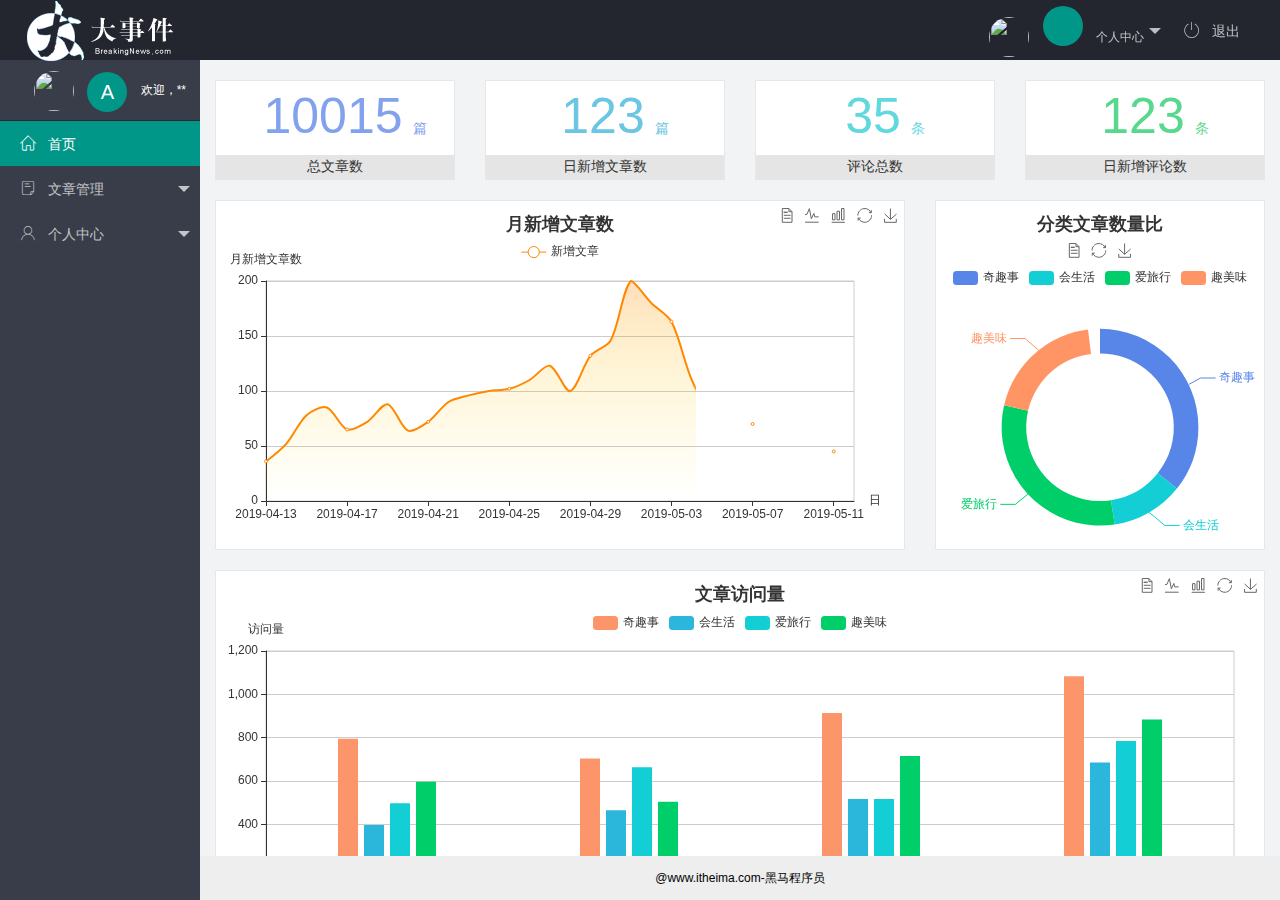
==== commit 2dc7b864: "完成个人中心的开发" ====
--- a/index.html
+++ b/index.html
@@ -18,14 +18,14 @@
         <ul class="layui-nav layui-layout-right">
           <li class="layui-nav-item layui-hide layui-show-md-inline-block">
             <a href="javascript:;" class = "userinfo">
-              <img src="//tva1.sinaimg.cn/crop.0.0.118.118.180/5db11ff4gw1e77d3nqrv8j203b03cweg.jpg" class="layui-nav-img">
-              <span class="text-avatar">A</span>
+              <img src="" class="layui-nav-img">
+              <span class="text-avatar"></span>
               个人中心
             </a>
             <dl class="layui-nav-child">
-              <dd><a href="">基本资料</a></dd>
-              <dd><a href="">更换头像</a></dd>
-              <dd><a href="">重置密码</a></dd>
+              <dd><a href="./user/user_info.html" target="fm">基本资料</a></dd>
+              <dd><a  href="./user/user_avatar.html" target="fm">更换头像</a></dd>
+              <dd><a href="./user/user_pwd.html" target="fm">重置密码</a></dd>
             </dl>
           </li>
           <li class="layui-nav-item" id = 'exit' lay-header-event="menuRight" lay-unselect>
@@ -67,9 +67,9 @@
                 <i class="layui-icon iconfont icon-user"></i>
                   个人中心</a>
               <dl class="layui-nav-child">
-                <dd><a href="javascript:;"><i class="layui-icon layui-icon-app"></i>基本资料</a></dd>
-                <dd><a href="javascript:;"><i class="layui-icon layui-icon-app"></i>更换头像</a></dd>
-                <dd><a href=""><i class="layui-icon layui-icon-app"></i>重置密码</a></dd>
+                <dd><a href="./user/user_info.html" target="fm"><i class="layui-icon layui-icon-app"></i>基本资料</a></dd>
+                <dd><a  href="./user/user_avatar.html" target="fm"><i class="layui-icon layui-icon-app"></i>更换头像</a></dd>
+                <dd><a href="./user/user_pwd.html" target="fm"><i class="layui-icon layui-icon-app"></i>重置密码</a></dd>
               </dl>
             </li>
            
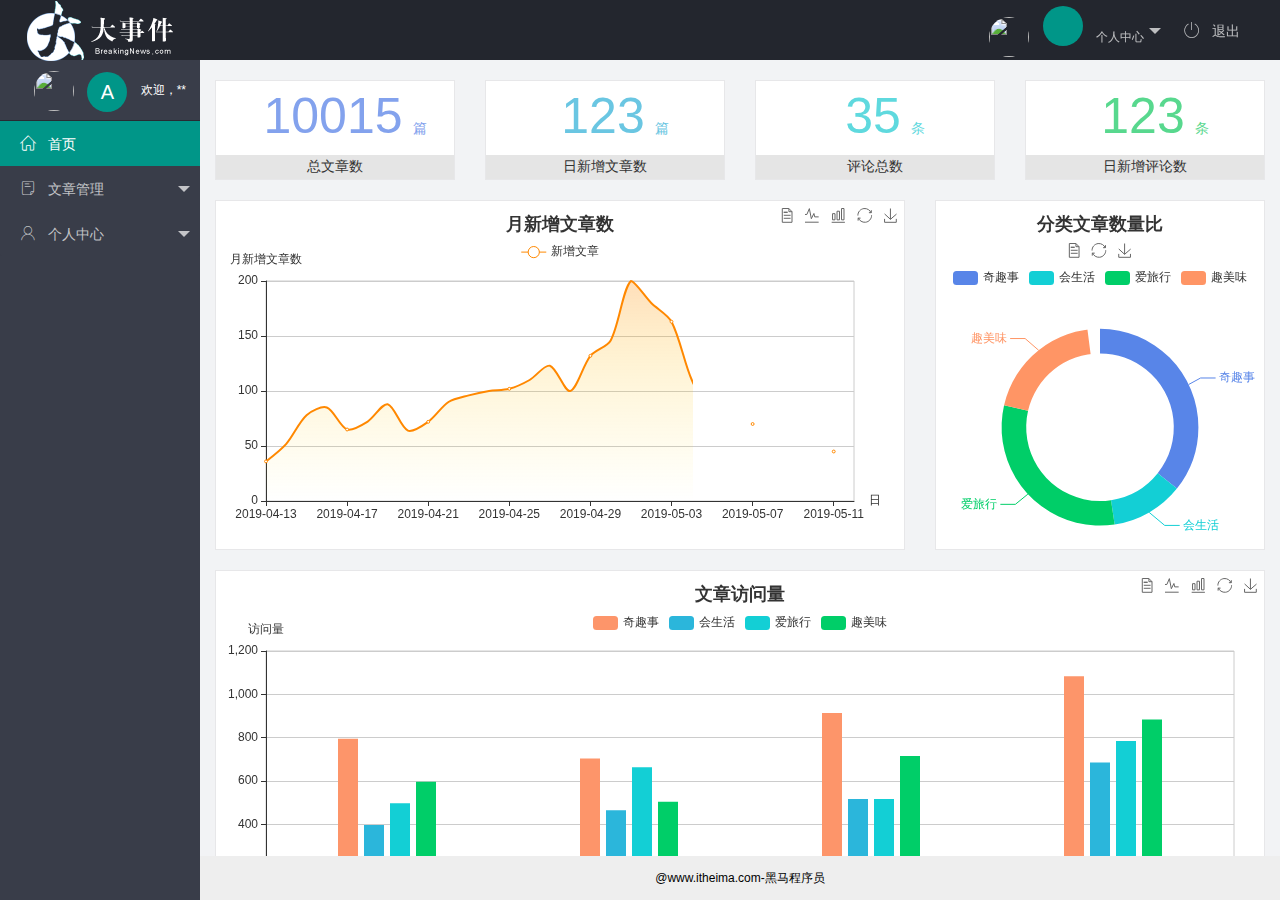
==== commit 37d444c1: "完成文章管理相关功能" ====
--- a/index.html
+++ b/index.html
@@ -56,9 +56,9 @@
                 <i class="layui-icon iconfont icon-16"></i>
                   文章管理</a>
               <dl class="layui-nav-child">
-                <dd><a href="javascript:;"><i class="layui-icon layui-icon-app"></i>  文章类别</a></dd>
-                <dd><a href="javascript:;"><i class="layui-icon layui-icon-app"></i>  文章列表</a></dd>
-                <dd><a href="javascript:;"><i class="layui-icon layui-icon-app"></i>  发表文章</a></dd>
+                <dd><a href="./article/art_cate.html" target='fm'><i class="layui-icon layui-icon-app"></i>  文章类别</a></dd>
+                <dd><a href="./article/art_list.html" target='fm'><i class="layui-icon layui-icon-app"></i>  文章列表</a></dd>
+                <dd><a href="./article/art_pub.html" target='fm'><i class="layui-icon layui-icon-app"></i>  发表文章</a></dd>
            
               </dl>
             </li>
